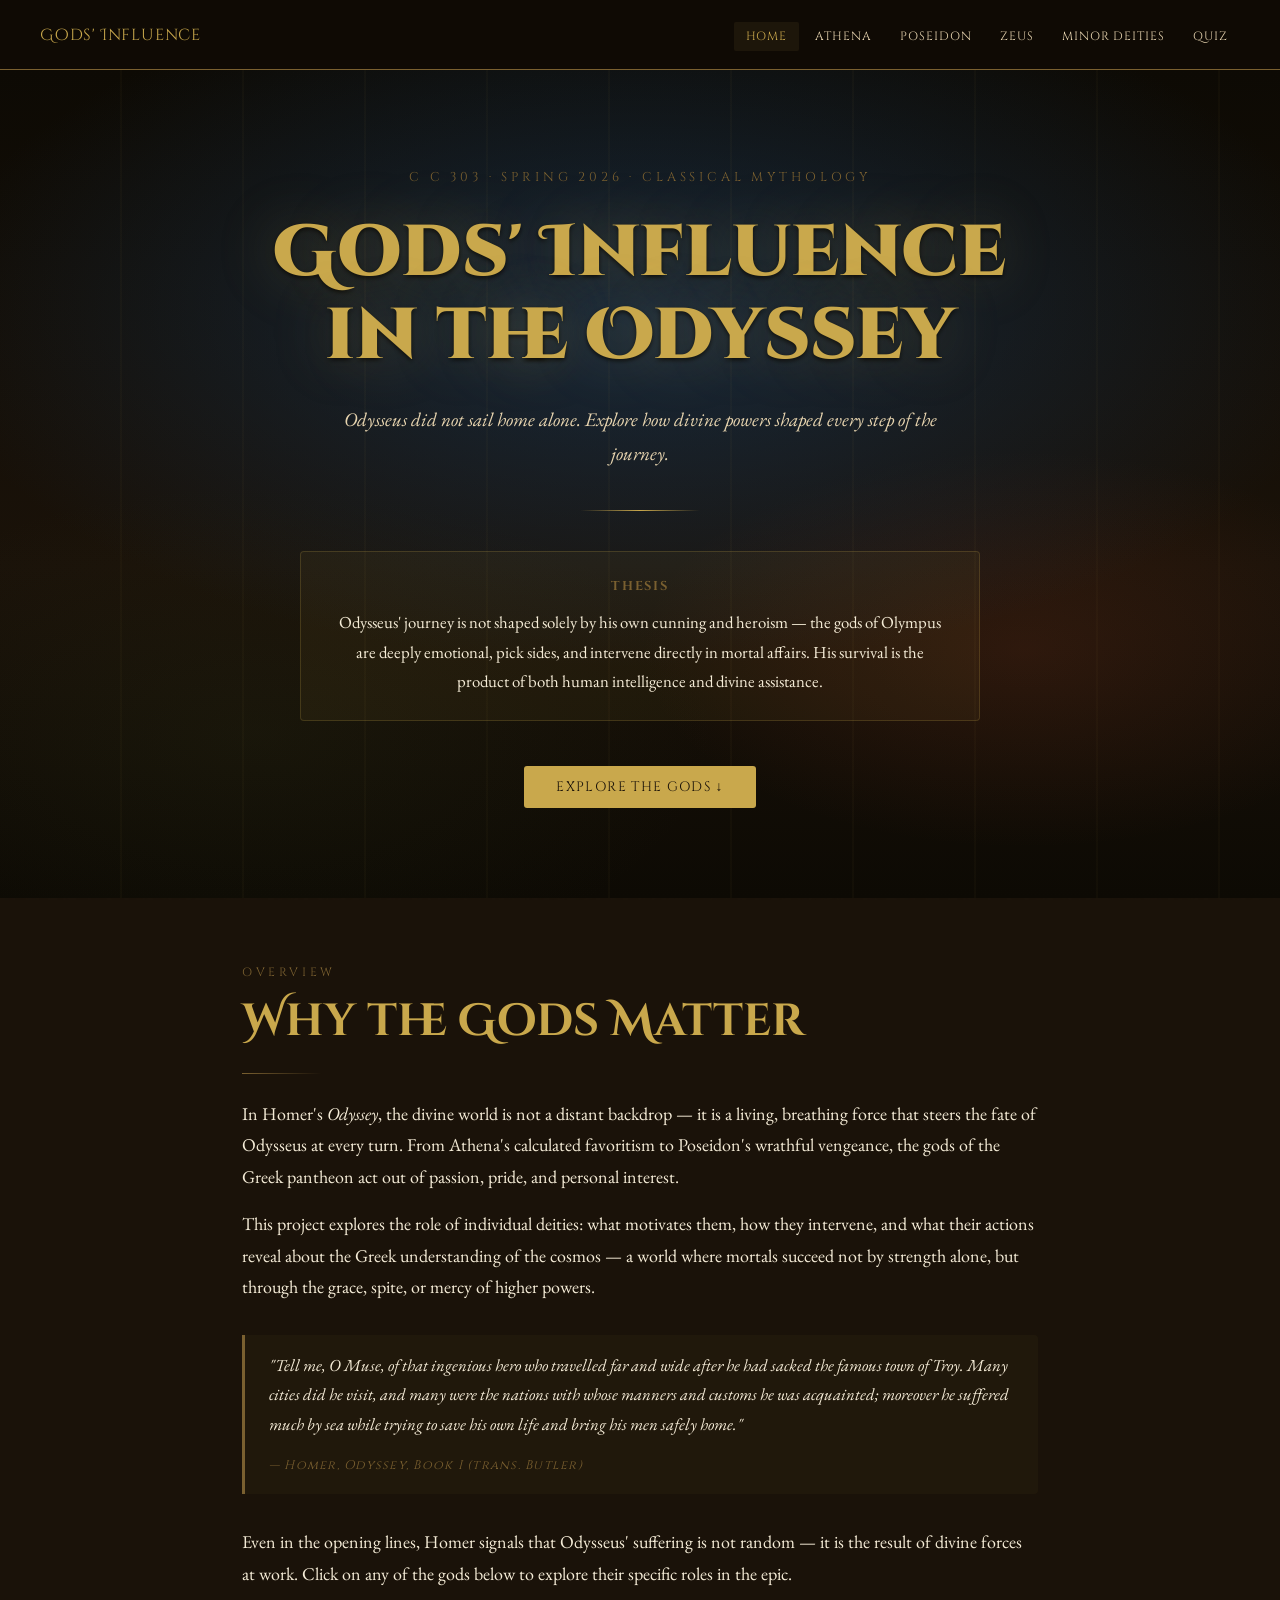
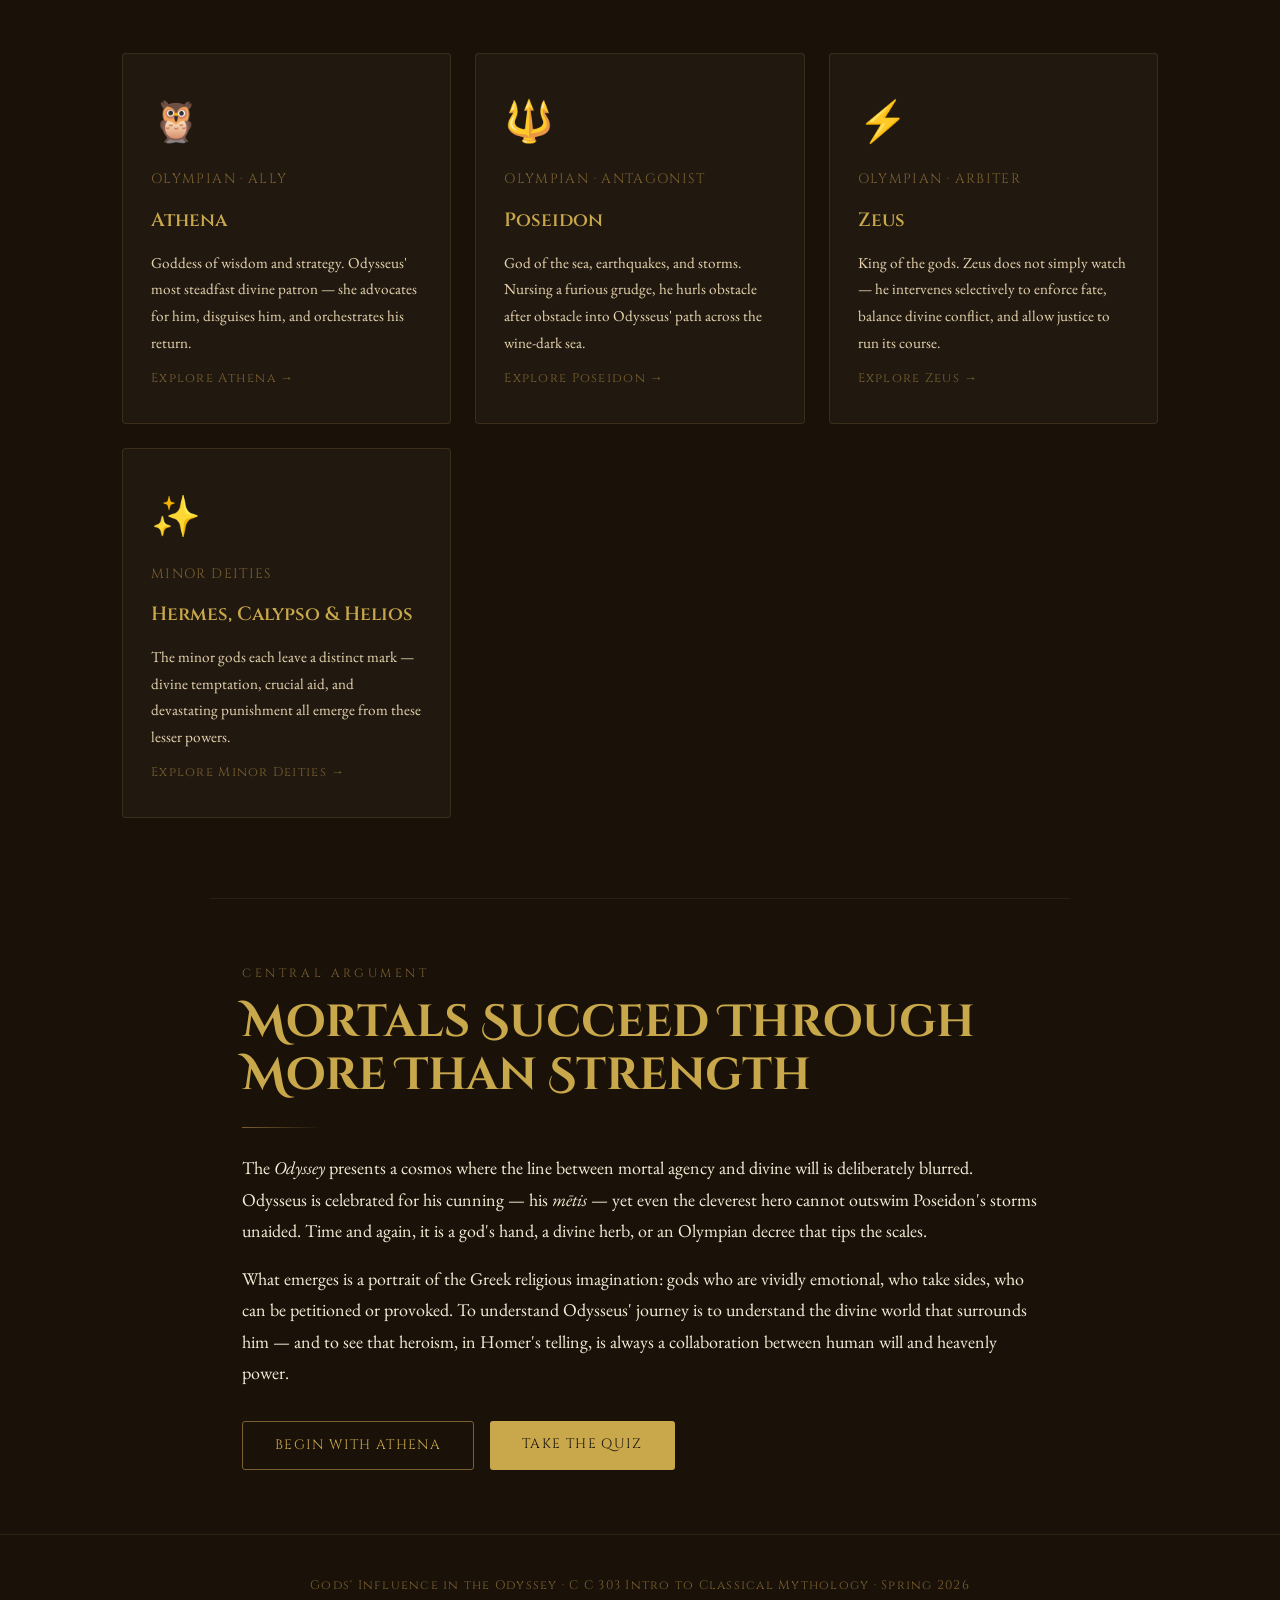
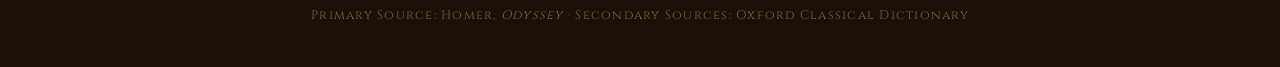
==== index.html @ a0365f71 "initial base website" ====
<!DOCTYPE html>
<html lang="en">
<head>
  <meta charset="UTF-8" />
  <meta name="viewport" content="width=device-width, initial-scale=1.0" />
  <title>Gods' Influence in the Odyssey</title>
  <link rel="stylesheet" href="style.css" />
</head>
<body>

  <!-- NAVIGATION -->
  <nav>
    <a href="index.html" class="nav-brand">Gods' Influence</a>
    <ul class="nav-links">
      <li><a href="index.html" class="active">Home</a></li>
      <li><a href="athena.html">Athena</a></li>
      <li><a href="poseidon.html">Poseidon</a></li>
      <li><a href="zeus.html">Zeus</a></li>
      <li><a href="minor.html">Minor Deities</a></li>
      <li><a href="quiz.html">Quiz</a></li>
    </ul>
  </nav>

  <div class="page">

    <!-- HERO -->
    <section class="hero">
      <div class="hero-bg"></div>
      <div class="hero-columns"></div>

      <div class="hero-content">
        <p class="hero-eyebrow">C C 303 · Spring 2026 · Classical Mythology</p>

        <h1>Gods' Influence<br>in the Odyssey</h1>

        <p class="hero-subtitle">
          Odysseus did not sail home alone. Explore how divine powers shaped every step of the journey.
        </p>

        <div class="hero-divider"></div>

        <div class="hero-thesis">
          <strong style="font-family:'Cinzel',serif;font-size:0.8rem;letter-spacing:0.15em;text-transform:uppercase;color:var(--gold-dim);display:block;margin-bottom:0.6rem;">Thesis</strong>
          Odysseus' journey is not shaped solely by his own cunning and heroism — the gods of Olympus are
          deeply emotional, pick sides, and intervene directly in mortal affairs. His survival is the product
          of both human intelligence and divine assistance.
        </div>

        <a href="#gods" class="btn btn-primary" style="text-decoration:none;">Explore the Gods ↓</a>
      </div>
    </section>

    <!-- INTRO TEXT -->
    <section class="section" id="gods">
      <p class="section-label">Overview</p>
      <h2>Why the Gods Matter</h2>
      <div class="divider"></div>
      <p>
        In Homer's <em>Odyssey</em>, the divine world is not a distant backdrop — it is a living,
        breathing force that steers the fate of Odysseus at every turn. From Athena's calculated
        favoritism to Poseidon's wrathful vengeance, the gods of the Greek pantheon act out of
        passion, pride, and personal interest.
      </p>
      <p style="margin-top:1rem;">
        This project explores the role of individual deities: what motivates them, how they
        intervene, and what their actions reveal about the Greek understanding of the cosmos — a
        world where mortals succeed not by strength alone, but through the grace, spite, or
        mercy of higher powers.
      </p>

      <div class="quote-block" style="margin-top:2rem;">
        <blockquote>
          "Tell me, O Muse, of that ingenious hero who travelled far and wide after he had sacked
          the famous town of Troy. Many cities did he visit, and many were the nations with whose
          manners and customs he was acquainted; moreover he suffered much by sea while trying
          to save his own life and bring his men safely home."
        </blockquote>
        <cite>— Homer, <em>Odyssey</em>, Book I (trans. Butler)</cite>
      </div>

      <p style="margin-top:1.5rem;">
        Even in the opening lines, Homer signals that Odysseus' suffering is not random — it is
        the result of divine forces at work. Click on any of the gods below to explore their
        specific roles in the epic.
      </p>
    </section>

    <!-- GOD CARDS -->
    <div class="gods-grid">

      <a href="athena.html" class="god-card athena">
        <span class="god-card-icon">🦉</span>
        <div class="god-card-role">Olympian · Ally</div>
        <div class="god-card-title">Athena</div>
        <p class="god-card-desc">
          Goddess of wisdom and strategy. Odysseus' most steadfast divine patron — she advocates
          for him, disguises him, and orchestrates his return.
        </p>
        <div class="god-card-arrow">Explore Athena →</div>
      </a>

      <a href="poseidon.html" class="god-card poseidon">
        <span class="god-card-icon">🔱</span>
        <div class="god-card-role">Olympian · Antagonist</div>
        <div class="god-card-title">Poseidon</div>
        <p class="god-card-desc">
          God of the sea, earthquakes, and storms. Nursing a furious grudge, he hurls
          obstacle after obstacle into Odysseus' path across the wine-dark sea.
        </p>
        <div class="god-card-arrow">Explore Poseidon →</div>
      </a>

      <a href="zeus.html" class="god-card zeus">
        <span class="god-card-icon">⚡</span>
        <div class="god-card-role">Olympian · Arbiter</div>
        <div class="god-card-title">Zeus</div>
        <p class="god-card-desc">
          King of the gods. Zeus does not simply watch — he intervenes selectively to enforce
          fate, balance divine conflict, and allow justice to run its course.
        </p>
        <div class="god-card-arrow">Explore Zeus →</div>
      </a>

      <a href="minor.html" class="god-card minor">
        <span class="god-card-icon">✨</span>
        <div class="god-card-role">Minor Deities</div>
        <div class="god-card-title">Hermes, Calypso & Helios</div>
        <p class="god-card-desc">
          The minor gods each leave a distinct mark — divine temptation, crucial aid,
          and devastating punishment all emerge from these lesser powers.
        </p>
        <div class="god-card-arrow">Explore Minor Deities →</div>
      </a>

    </div>

    <!-- TAKEAWAY SECTION -->
    <section class="section" style="border-top:1px solid rgba(201,168,76,0.1);">
      <p class="section-label">Central Argument</p>
      <h2>Mortals Succeed Through More Than Strength</h2>
      <div class="divider"></div>
      <p>
        The <em>Odyssey</em> presents a cosmos where the line between mortal agency and divine will
        is deliberately blurred. Odysseus is celebrated for his cunning — his <em>mētis</em> — yet
        even the cleverest hero cannot outswim Poseidon's storms unaided. Time and again, it is a
        god's hand, a divine herb, or an Olympian decree that tips the scales.
      </p>
      <p style="margin-top:1rem;">
        What emerges is a portrait of the Greek religious imagination: gods who are vividly
        emotional, who take sides, who can be petitioned or provoked. To understand Odysseus'
        journey is to understand the divine world that surrounds him — and to see that heroism, in
        Homer's telling, is always a collaboration between human will and heavenly power.
      </p>
      <div style="margin-top:2rem;display:flex;gap:1rem;flex-wrap:wrap;">
        <a href="athena.html" class="btn btn-secondary" style="text-decoration:none;">Begin with Athena</a>
        <a href="quiz.html" class="btn btn-primary" style="text-decoration:none;">Take the Quiz</a>
      </div>
    </section>

  </div>

  <footer>
    <p>Gods' Influence in the Odyssey · C C 303 Intro to Classical Mythology · Spring 2026</p>
    <p>Primary Source: Homer, <em>Odyssey</em> · Secondary Sources: Oxford Classical Dictionary</p>
  </footer>

</body>
</html>
---- style.css ----
@import url('https://fonts.googleapis.com/css2?family=Cinzel+Decorative:wght@400;700;900&family=Cinzel:wght@400;600;700&family=EB+Garamond:ital,wght@0,400;0,500;1,400;1,500&display=swap');

:root {
  --gold: #c9a84c;
  --gold-light: #e8c97a;
  --gold-dim: #7a6030;
  --parchment: #f5ecd7;
  --parchment-dark: #e8d5b0;
  --ink: #1a1209;
  --ink-mid: #3a2e1a;
  --olive: #4a5e2a;
  --aegean: #1a3a5c;
  --aegean-light: #2a5580;
  --terracotta: #b54a2a;
  --shadow: rgba(0,0,0,0.5);
  --nav-h: 70px;
}

*, *::before, *::after { box-sizing: border-box; margin: 0; padding: 0; }

html { scroll-behavior: smooth; }

body {
  background: var(--ink);
  color: var(--parchment);
  font-family: 'EB Garamond', Georgia, serif;
  font-size: 18px;
  line-height: 1.75;
  min-height: 100vh;
}

/* ── NOISE OVERLAY ── */
body::before {
  content: '';
  position: fixed;
  inset: 0;
  background-image: url("data:image/svg+xml,%3Csvg viewBox='0 0 200 200' xmlns='http://www.w3.org/2000/svg'%3E%3Cfilter id='n'%3E%3CfeTurbulence type='fractalNoise' baseFrequency='0.75' numOctaves='4' stitchTiles='stitch'/%3E%3C/filter%3E%3Crect width='100%25' height='100%25' filter='url(%23n)' opacity='0.04'/%3E%3C/svg%3E");
  pointer-events: none;
  z-index: 0;
  opacity: 0.3;
}

/* ── NAVIGATION ── */
nav {
  position: fixed;
  top: 0; left: 0; right: 0;
  height: var(--nav-h);
  background: rgba(15, 10, 5, 0.92);
  backdrop-filter: blur(10px);
  border-bottom: 1px solid var(--gold-dim);
  display: flex;
  align-items: center;
  justify-content: space-between;
  padding: 0 2.5rem;
  z-index: 1000;
}

.nav-brand {
  font-family: 'Cinzel Decorative', serif;
  font-size: 1rem;
  color: var(--gold);
  text-decoration: none;
  letter-spacing: 0.05em;
}

.nav-links {
  display: flex;
  gap: 0.25rem;
  list-style: none;
  flex-wrap: wrap;
  justify-content: flex-end;
}

.nav-links a {
  font-family: 'Cinzel', serif;
  font-size: 0.75rem;
  letter-spacing: 0.08em;
  text-transform: uppercase;
  color: var(--parchment-dark);
  text-decoration: none;
  padding: 0.4rem 0.75rem;
  border-radius: 2px;
  transition: color 0.2s, background 0.2s;
}

.nav-links a:hover, .nav-links a.active {
  color: var(--gold);
  background: rgba(201,168,76,0.08);
}

/* ── PAGE WRAPPER ── */
.page { padding-top: var(--nav-h); position: relative; z-index: 1; }

/* ── HERO ── */
.hero {
  position: relative;
  min-height: 92vh;
  display: flex;
  flex-direction: column;
  align-items: center;
  justify-content: center;
  text-align: center;
  padding: 4rem 2rem;
  overflow: hidden;
}

.hero-bg {
  position: absolute;
  inset: 0;
  background:
    radial-gradient(ellipse 80% 60% at 50% 30%, rgba(26,58,92,0.6) 0%, transparent 70%),
    radial-gradient(ellipse 50% 40% at 80% 70%, rgba(181,74,42,0.15) 0%, transparent 60%),
    radial-gradient(ellipse 60% 50% at 20% 80%, rgba(74,94,42,0.1) 0%, transparent 60%),
    linear-gradient(180deg, #0d0a04 0%, #1a1209 60%, #0d0a04 100%);
}

.hero-columns {
  position: absolute;
  inset: 0;
  background-image:
    repeating-linear-gradient(90deg, transparent, transparent 120px, rgba(201,168,76,0.03) 120px, rgba(201,168,76,0.03) 122px);
  pointer-events: none;
}

.hero-content { position: relative; z-index: 2; max-width: 850px; }

.hero-eyebrow {
  font-family: 'Cinzel', serif;
  font-size: 0.8rem;
  letter-spacing: 0.3em;
  color: var(--gold-dim);
  text-transform: uppercase;
  margin-bottom: 1.5rem;
  animation: fadeUp 0.8s ease both;
}

.hero h1 {
  font-family: 'Cinzel Decorative', serif;
  font-size: clamp(2.2rem, 6vw, 4.5rem);
  font-weight: 900;
  color: var(--gold);
  line-height: 1.15;
  margin-bottom: 1.5rem;
  text-shadow: 0 0 60px rgba(201,168,76,0.3), 0 2px 4px rgba(0,0,0,0.8);
  animation: fadeUp 0.8s 0.1s ease both;
}

.hero-subtitle {
  font-size: 1.2rem;
  font-style: italic;
  color: var(--parchment-dark);
  max-width: 640px;
  margin: 0 auto 2.5rem;
  animation: fadeUp 0.8s 0.2s ease both;
}

.hero-divider {
  width: 120px;
  height: 1px;
  background: linear-gradient(90deg, transparent, var(--gold), transparent);
  margin: 0 auto 2.5rem;
  animation: fadeUp 0.8s 0.3s ease both;
}

.hero-thesis {
  background: rgba(201,168,76,0.06);
  border: 1px solid rgba(201,168,76,0.2);
  border-radius: 4px;
  padding: 1.5rem 2rem;
  font-size: 1.05rem;
  color: var(--parchment);
  max-width: 680px;
  margin: 0 auto 3rem;
  animation: fadeUp 0.8s 0.4s ease both;
}

/* ── GOD CARDS ── */
.gods-grid {
  display: grid;
  grid-template-columns: repeat(auto-fit, minmax(260px, 1fr));
  gap: 1.5rem;
  max-width: 1100px;
  margin: 0 auto;
  padding: 0 2rem 5rem;
  animation: fadeUp 0.8s 0.5s ease both;
}

.god-card {
  background: rgba(255,255,255,0.03);
  border: 1px solid rgba(201,168,76,0.15);
  border-radius: 4px;
  padding: 2rem 1.75rem;
  text-decoration: none;
  color: inherit;
  display: flex;
  flex-direction: column;
  gap: 0.75rem;
  transition: transform 0.25s, border-color 0.25s, background 0.25s;
  position: relative;
  overflow: hidden;
}

.god-card::before {
  content: '';
  position: absolute;
  inset: 0;
  opacity: 0;
  transition: opacity 0.3s;
}

.god-card:hover { transform: translateY(-4px); border-color: var(--gold-dim); background: rgba(255,255,255,0.06); }
.god-card:hover::before { opacity: 1; }

.god-card.athena::before { background: radial-gradient(ellipse at top, rgba(74,94,42,0.15) 0%, transparent 70%); }
.god-card.poseidon::before { background: radial-gradient(ellipse at top, rgba(26,58,92,0.3) 0%, transparent 70%); }
.god-card.zeus::before { background: radial-gradient(ellipse at top, rgba(201,168,76,0.1) 0%, transparent 70%); }
.god-card.minor::before { background: radial-gradient(ellipse at top, rgba(181,74,42,0.1) 0%, transparent 70%); }

.god-card-icon { font-size: 2.5rem; }
.god-card-title {
  font-family: 'Cinzel', serif;
  font-size: 1.2rem;
  color: var(--gold);
  font-weight: 600;
}
.god-card-role {
  font-size: 0.85rem;
  font-family: 'Cinzel', serif;
  letter-spacing: 0.1em;
  color: var(--gold-dim);
  text-transform: uppercase;
}
.god-card-desc { font-size: 0.95rem; color: var(--parchment-dark); }
.god-card-arrow {
  font-family: 'Cinzel', serif;
  font-size: 0.8rem;
  color: var(--gold-dim);
  letter-spacing: 0.1em;
  margin-top: auto;
  transition: color 0.2s;
}
.god-card:hover .god-card-arrow { color: var(--gold); }

/* ── SECTION CONTAINERS ── */
.section { max-width: 860px; margin: 0 auto; padding: 4rem 2rem; }
.section + .section { padding-top: 0; }

.section-label {
  font-family: 'Cinzel', serif;
  font-size: 0.75rem;
  letter-spacing: 0.3em;
  color: var(--gold-dim);
  text-transform: uppercase;
  margin-bottom: 0.75rem;
}

.section h2 {
  font-family: 'Cinzel Decorative', serif;
  font-size: clamp(1.6rem, 4vw, 2.8rem);
  color: var(--gold);
  line-height: 1.2;
  margin-bottom: 1.5rem;
}

.section h3 {
  font-family: 'Cinzel', serif;
  font-size: 1.25rem;
  color: var(--gold-light);
  margin: 2.5rem 0 0.75rem;
}

.divider {
  width: 80px;
  height: 1px;
  background: linear-gradient(90deg, var(--gold-dim), transparent);
  margin: 1.5rem 0;
}

/* ── QUOTE BLOCK ── */
.quote-block {
  border-left: 3px solid var(--gold-dim);
  padding: 1rem 1.5rem;
  margin: 2rem 0;
  background: rgba(201,168,76,0.04);
  border-radius: 0 4px 4px 0;
}

.quote-block blockquote {
  font-style: italic;
  font-size: 1.05rem;
  color: var(--parchment);
  margin-bottom: 0.5rem;
}

.quote-block cite {
  font-family: 'Cinzel', serif;
  font-size: 0.78rem;
  color: var(--gold-dim);
  letter-spacing: 0.1em;
}

/* ── INTERVENTION CARDS ── */
.interventions { display: flex; flex-direction: column; gap: 1.25rem; margin: 1.5rem 0; }

.intervention {
  background: rgba(255,255,255,0.03);
  border: 1px solid rgba(201,168,76,0.12);
  border-radius: 4px;
  padding: 1.25rem 1.5rem;
  display: flex;
  gap: 1rem;
  align-items: flex-start;
}

.intervention-num {
  font-family: 'Cinzel Decorative', serif;
  font-size: 1.4rem;
  color: var(--gold-dim);
  line-height: 1;
  min-width: 2rem;
}

.intervention-text strong {
  font-family: 'Cinzel', serif;
  font-size: 0.9rem;
  color: var(--gold-light);
  display: block;
  margin-bottom: 0.25rem;
}

/* ── GOD PAGE HERO ── */
.god-hero {
  min-height: 45vh;
  display: flex;
  flex-direction: column;
  align-items: center;
  justify-content: center;
  text-align: center;
  padding: 5rem 2rem 3rem;
  position: relative;
  overflow: hidden;
}

.god-hero-bg {
  position: absolute;
  inset: 0;
  z-index: 0;
}

.god-hero-content { position: relative; z-index: 1; }

.god-hero-icon { font-size: 4rem; margin-bottom: 1rem; display: block; }

.god-hero h1 {
  font-family: 'Cinzel Decorative', serif;
  font-size: clamp(2rem, 5vw, 3.5rem);
  color: var(--gold);
  text-shadow: 0 0 40px rgba(201,168,76,0.3);
  margin-bottom: 0.5rem;
}

.god-hero-epithet {
  font-family: 'Cinzel', serif;
  font-size: 0.85rem;
  letter-spacing: 0.2em;
  color: var(--gold-dim);
  text-transform: uppercase;
  margin-bottom: 1.25rem;
}

.god-hero-desc {
  font-style: italic;
  color: var(--parchment-dark);
  max-width: 600px;
  margin: 0 auto;
}

/* ── MINOR DEITY CARDS ── */
.minor-grid {
  display: grid;
  grid-template-columns: repeat(auto-fit, minmax(250px, 1fr));
  gap: 1.5rem;
  margin: 2rem 0;
}

.minor-card {
  background: rgba(255,255,255,0.03);
  border: 1px solid rgba(201,168,76,0.12);
  border-radius: 4px;
  padding: 1.75rem;
}

.minor-card-header {
  display: flex;
  align-items: center;
  gap: 0.75rem;
  margin-bottom: 1rem;
}

.minor-card-icon { font-size: 2rem; }

.minor-card h3 {
  font-family: 'Cinzel', serif;
  font-size: 1.1rem;
  color: var(--gold);
  margin: 0;
}

.minor-card-role {
  font-size: 0.78rem;
  font-family: 'Cinzel', serif;
  color: var(--gold-dim);
  letter-spacing: 0.1em;
  text-transform: uppercase;
}

/* ── QUIZ ── */
.quiz-container {
  max-width: 700px;
  margin: 0 auto;
  padding: 3rem 2rem 5rem;
}

.quiz-header { text-align: center; margin-bottom: 3rem; }

.quiz-progress {
  display: flex;
  align-items: center;
  gap: 1rem;
  margin-bottom: 2rem;
  font-family: 'Cinzel', serif;
  font-size: 0.8rem;
  color: var(--gold-dim);
  letter-spacing: 0.1em;
}

.progress-bar {
  flex: 1;
  height: 3px;
  background: rgba(201,168,76,0.15);
  border-radius: 2px;
  overflow: hidden;
}

.progress-fill {
  height: 100%;
  background: linear-gradient(90deg, var(--gold-dim), var(--gold));
  transition: width 0.5s ease;
}

.quiz-question-card {
  background: rgba(255,255,255,0.03);
  border: 1px solid rgba(201,168,76,0.2);
  border-radius: 6px;
  padding: 2.5rem;
  min-height: 320px;
  display: flex;
  flex-direction: column;
}

.quiz-q-num {
  font-family: 'Cinzel', serif;
  font-size: 0.75rem;
  color: var(--gold-dim);
  letter-spacing: 0.2em;
  text-transform: uppercase;
  margin-bottom: 1.25rem;
}

.quiz-question {
  font-size: 1.2rem;
  color: var(--parchment);
  margin-bottom: 2rem;
  flex: 1;
}

.quiz-options {
  display: flex;
  flex-direction: column;
  gap: 0.75rem;
}

.quiz-option {
  background: rgba(255,255,255,0.03);
  border: 1px solid rgba(201,168,76,0.15);
  border-radius: 4px;
  padding: 0.85rem 1.25rem;
  text-align: left;
  font-family: 'EB Garamond', serif;
  font-size: 1rem;
  color: var(--parchment-dark);
  cursor: pointer;
  transition: border-color 0.2s, background 0.2s, color 0.2s;
}

.quiz-option:hover:not(:disabled) {
  border-color: var(--gold-dim);
  background: rgba(201,168,76,0.07);
  color: var(--parchment);
}

.quiz-option.correct { border-color: var(--olive); background: rgba(74,94,42,0.2); color: #8cb87a; }
.quiz-option.wrong { border-color: var(--terracotta); background: rgba(181,74,42,0.15); color: #e07a6a; }
.quiz-option:disabled { cursor: default; }

.quiz-feedback {
  margin-top: 1.5rem;
  padding: 1rem 1.25rem;
  border-radius: 4px;
  font-style: italic;
  font-size: 0.95rem;
  display: none;
}

.quiz-feedback.show { display: block; }
.quiz-feedback.correct { background: rgba(74,94,42,0.15); color: #8cb87a; border-left: 3px solid var(--olive); }
.quiz-feedback.wrong { background: rgba(181,74,42,0.1); color: #e07a6a; border-left: 3px solid var(--terracotta); }

.quiz-nav {
  display: flex;
  justify-content: flex-end;
  margin-top: 2rem;
}

.btn {
  font-family: 'Cinzel', serif;
  font-size: 0.85rem;
  letter-spacing: 0.1em;
  text-transform: uppercase;
  padding: 0.75rem 2rem;
  border-radius: 3px;
  cursor: pointer;
  border: none;
  transition: transform 0.15s, opacity 0.15s;
}

.btn:hover { transform: translateY(-2px); opacity: 0.9; }
.btn:active { transform: translateY(0); }

.btn-primary {
  background: var(--gold);
  color: var(--ink);
}

.btn-secondary {
  background: transparent;
  border: 1px solid var(--gold-dim);
  color: var(--gold);
}

/* ── SCORE CARD ── */
.score-card {
  text-align: center;
  padding: 3rem 2rem;
  background: rgba(255,255,255,0.03);
  border: 1px solid rgba(201,168,76,0.2);
  border-radius: 6px;
}

.score-icon { font-size: 4rem; margin-bottom: 1rem; }
.score-value {
  font-family: 'Cinzel Decorative', serif;
  font-size: 4rem;
  color: var(--gold);
  line-height: 1;
  margin-bottom: 0.5rem;
}
.score-label {
  font-family: 'Cinzel', serif;
  font-size: 0.85rem;
  letter-spacing: 0.15em;
  color: var(--gold-dim);
  text-transform: uppercase;
  margin-bottom: 1.5rem;
}
.score-message {
  font-style: italic;
  color: var(--parchment-dark);
  max-width: 480px;
  margin: 0 auto 2rem;
}

.score-breakdown {
  display: flex;
  gap: 1rem;
  justify-content: center;
  flex-wrap: wrap;
  margin-bottom: 2rem;
}

.score-stat {
  background: rgba(201,168,76,0.06);
  border: 1px solid rgba(201,168,76,0.15);
  border-radius: 4px;
  padding: 0.75rem 1.5rem;
  font-family: 'Cinzel', serif;
  font-size: 0.85rem;
  color: var(--parchment-dark);
}

.score-stat strong { display: block; font-size: 1.5rem; color: var(--gold); }

/* ── FOOTER ── */
footer {
  border-top: 1px solid rgba(201,168,76,0.1);
  padding: 2.5rem 2rem;
  text-align: center;
  font-family: 'Cinzel', serif;
  font-size: 0.78rem;
  letter-spacing: 0.1em;
  color: var(--gold-dim);
}

footer p + p { margin-top: 0.5rem; }

/* ── FADE-UP ANIMATION ── */
@keyframes fadeUp {
  from { opacity: 0; transform: translateY(20px); }
  to { opacity: 1; transform: translateY(0); }
}

.fade-in { animation: fadeUp 0.7s ease both; }

/* ── BREADCRUMB ── */
.breadcrumb {
  font-family: 'Cinzel', serif;
  font-size: 0.78rem;
  letter-spacing: 0.1em;
  color: var(--gold-dim);
  padding: 1.5rem 2rem 0;
  max-width: 860px;
  margin: 0 auto;
}

.breadcrumb a { color: var(--gold-dim); text-decoration: none; }
.breadcrumb a:hover { color: var(--gold); }
.breadcrumb span { margin: 0 0.5rem; }

/* ── RESPONSIVE ── */
@media (max-width: 640px) {
  nav { padding: 0 1rem; }
  .nav-brand { font-size: 0.8rem; }
  .nav-links a { font-size: 0.68rem; padding: 0.35rem 0.5rem; }
  .gods-grid { grid-template-columns: 1fr; padding: 0 1rem 3rem; }
  .section { padding: 2.5rem 1.25rem; }
  .quiz-question-card { padding: 1.5rem; }
}
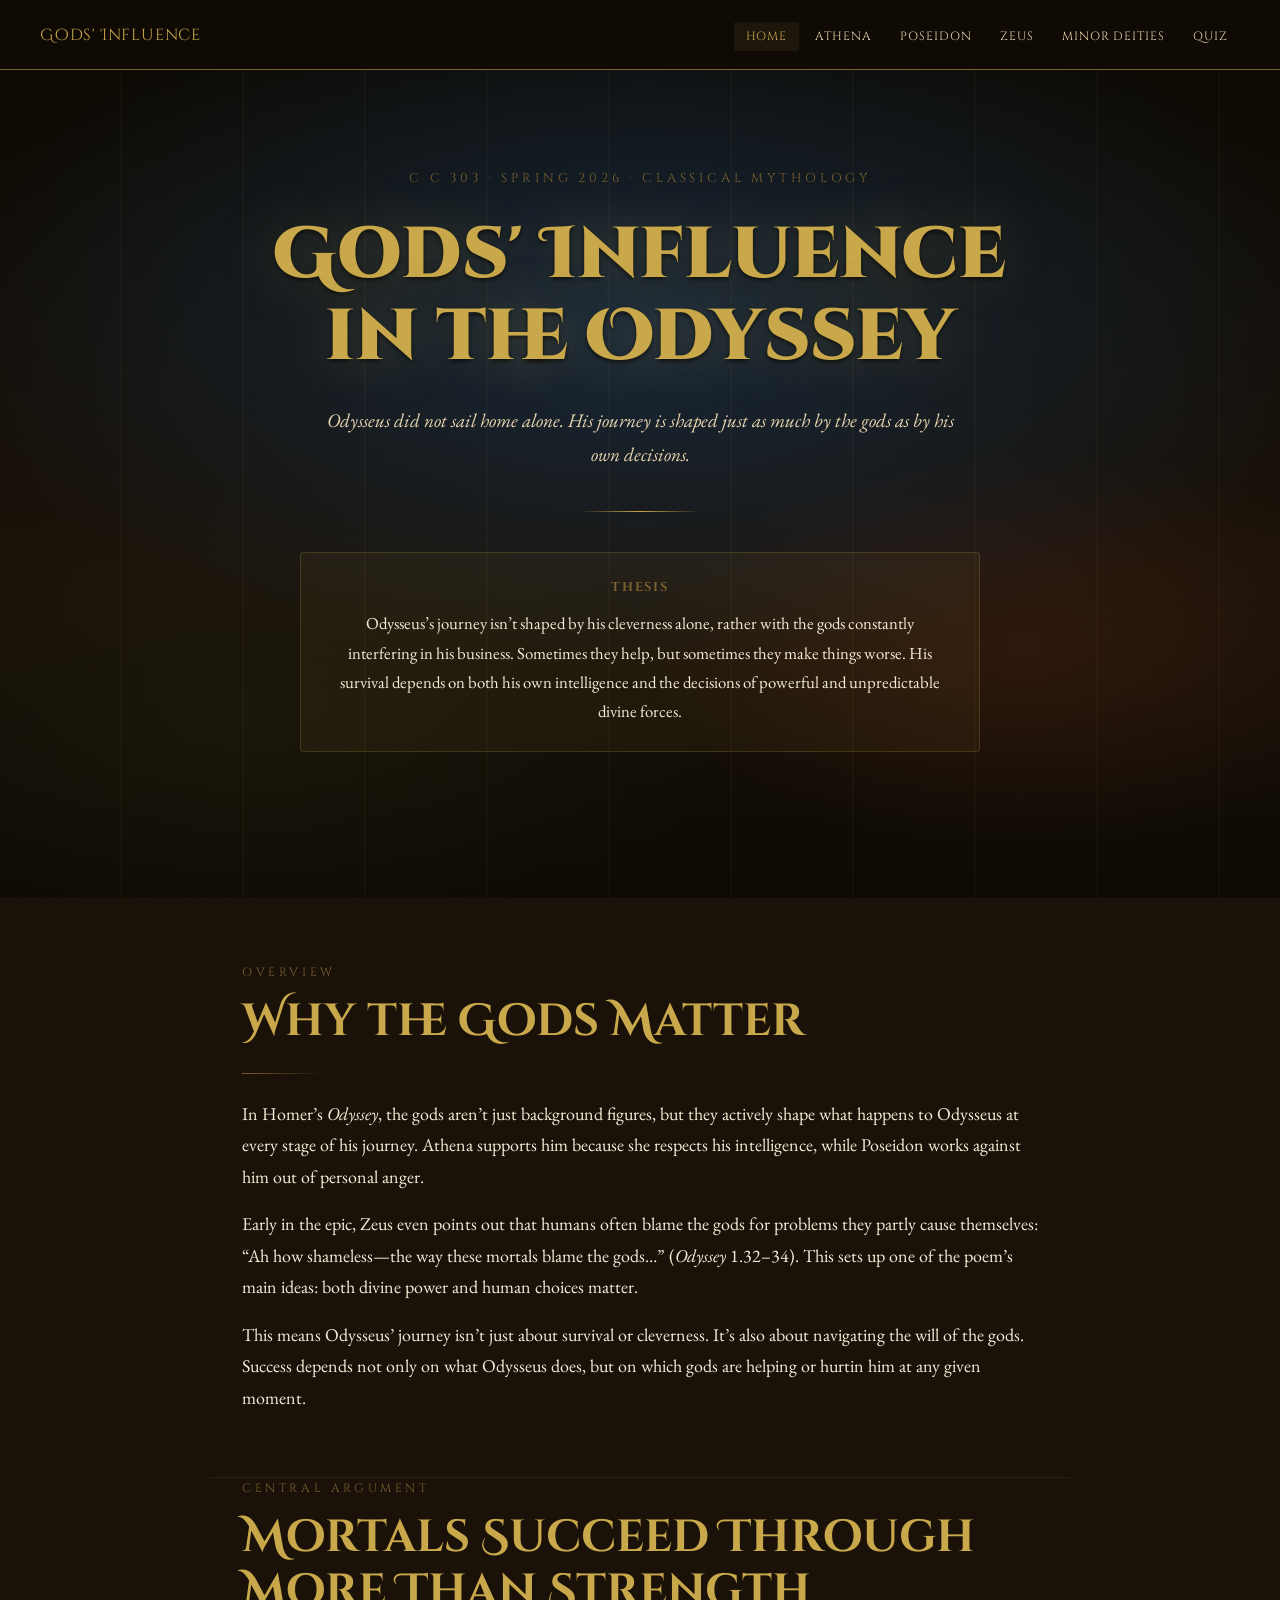
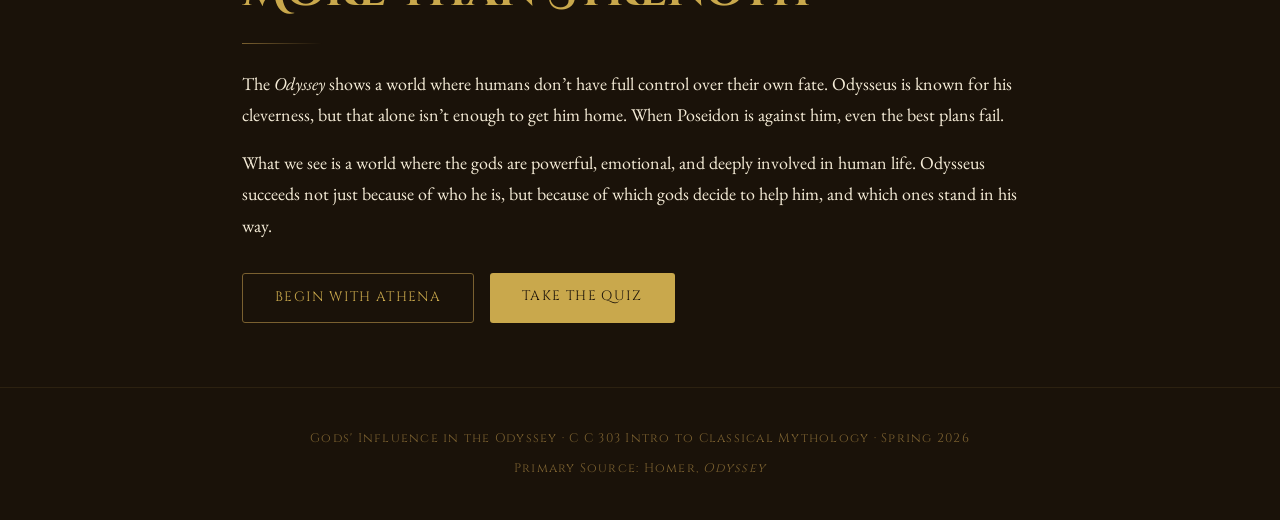
==== commit 5d536825: "homepage complete" ====
--- a/index.html
+++ b/index.html
@@ -34,19 +34,17 @@
         <h1>Gods' Influence<br>in the Odyssey</h1>
 
         <p class="hero-subtitle">
-          Odysseus did not sail home alone. Explore how divine powers shaped every step of the journey.
+          Odysseus did not sail home alone. His journey is shaped just as much by the gods as by his own decisions.
         </p>
 
         <div class="hero-divider"></div>
 
         <div class="hero-thesis">
-          <strong style="font-family:'Cinzel',serif;font-size:0.8rem;letter-spacing:0.15em;text-transform:uppercase;color:var(--gold-dim);display:block;margin-bottom:0.6rem;">Thesis</strong>
-          Odysseus' journey is not shaped solely by his own cunning and heroism — the gods of Olympus are
-          deeply emotional, pick sides, and intervene directly in mortal affairs. His survival is the product
-          of both human intelligence and divine assistance.
+          <strong style="font-family:'Cinzel',serif;font-size:0.8rem;letter-spacing:0.15em;text-transform:uppercase;color:var(--gold-dim);display:block;margin-bottom:0.6rem;">
+            Thesis
+          </strong>
+          Odysseus’s journey isn’t shaped by his cleverness alone, rather with the gods constantly interfering in his business. Sometimes they help, but sometimes they make things worse. His survival depends on both his own intelligence and the decisions of powerful and unpredictable divine forces.
         </div>
-
-        <a href="#gods" class="btn btn-primary" style="text-decoration:none;">Explore the Gods ↓</a>
       </div>
     </section>
 
@@ -55,102 +53,36 @@
       <p class="section-label">Overview</p>
       <h2>Why the Gods Matter</h2>
       <div class="divider"></div>
+
       <p>
-        In Homer's <em>Odyssey</em>, the divine world is not a distant backdrop — it is a living,
-        breathing force that steers the fate of Odysseus at every turn. From Athena's calculated
-        favoritism to Poseidon's wrathful vengeance, the gods of the Greek pantheon act out of
-        passion, pride, and personal interest.
-      </p>
-      <p style="margin-top:1rem;">
-        This project explores the role of individual deities: what motivates them, how they
-        intervene, and what their actions reveal about the Greek understanding of the cosmos — a
-        world where mortals succeed not by strength alone, but through the grace, spite, or
-        mercy of higher powers.
+        In Homer’s <em>Odyssey</em>, the gods aren’t just background figures, but they actively shape what happens to Odysseus at every stage of his journey. Athena supports him because she respects his intelligence, while Poseidon works against him out of personal anger.
       </p>
 
-      <div class="quote-block" style="margin-top:2rem;">
-        <blockquote>
-          "Tell me, O Muse, of that ingenious hero who travelled far and wide after he had sacked
-          the famous town of Troy. Many cities did he visit, and many were the nations with whose
-          manners and customs he was acquainted; moreover he suffered much by sea while trying
-          to save his own life and bring his men safely home."
-        </blockquote>
-        <cite>— Homer, <em>Odyssey</em>, Book I (trans. Butler)</cite>
-      </div>
+      <p style="margin-top:1rem;">
+        Early in the epic, Zeus even points out that humans often blame the gods for problems they partly cause themselves: “Ah how shameless—the way these mortals blame the gods…” (<em>Odyssey</em> 1.32–34). This sets up one of the poem’s main ideas: both divine power and human choices matter.
+      </p>
 
-      <p style="margin-top:1.5rem;">
-        Even in the opening lines, Homer signals that Odysseus' suffering is not random — it is
-        the result of divine forces at work. Click on any of the gods below to explore their
-        specific roles in the epic.
+      <p style="margin-top:1rem;">
+        This means Odysseus’ journey isn’t just about survival or cleverness. It’s also about navigating the will of the gods. Success depends not only on what Odysseus does, but on which gods are helping or hurtin him at any given moment.
       </p>
     </section>
 
-    <!-- GOD CARDS -->
-    <div class="gods-grid">
-
-      <a href="athena.html" class="god-card athena">
-        <span class="god-card-icon">🦉</span>
-        <div class="god-card-role">Olympian · Ally</div>
-        <div class="god-card-title">Athena</div>
-        <p class="god-card-desc">
-          Goddess of wisdom and strategy. Odysseus' most steadfast divine patron — she advocates
-          for him, disguises him, and orchestrates his return.
-        </p>
-        <div class="god-card-arrow">Explore Athena →</div>
-      </a>
-
-      <a href="poseidon.html" class="god-card poseidon">
-        <span class="god-card-icon">🔱</span>
-        <div class="god-card-role">Olympian · Antagonist</div>
-        <div class="god-card-title">Poseidon</div>
-        <p class="god-card-desc">
-          God of the sea, earthquakes, and storms. Nursing a furious grudge, he hurls
-          obstacle after obstacle into Odysseus' path across the wine-dark sea.
-        </p>
-        <div class="god-card-arrow">Explore Poseidon →</div>
-      </a>
-
-      <a href="zeus.html" class="god-card zeus">
-        <span class="god-card-icon">⚡</span>
-        <div class="god-card-role">Olympian · Arbiter</div>
-        <div class="god-card-title">Zeus</div>
-        <p class="god-card-desc">
-          King of the gods. Zeus does not simply watch — he intervenes selectively to enforce
-          fate, balance divine conflict, and allow justice to run its course.
-        </p>
-        <div class="god-card-arrow">Explore Zeus →</div>
-      </a>
-
-      <a href="minor.html" class="god-card minor">
-        <span class="god-card-icon">✨</span>
-        <div class="god-card-role">Minor Deities</div>
-        <div class="god-card-title">Hermes, Calypso & Helios</div>
-        <p class="god-card-desc">
-          The minor gods each leave a distinct mark — divine temptation, crucial aid,
-          and devastating punishment all emerge from these lesser powers.
-        </p>
-        <div class="god-card-arrow">Explore Minor Deities →</div>
-      </a>
-
-    </div>
+  
 
     <!-- TAKEAWAY SECTION -->
     <section class="section" style="border-top:1px solid rgba(201,168,76,0.1);">
       <p class="section-label">Central Argument</p>
       <h2>Mortals Succeed Through More Than Strength</h2>
       <div class="divider"></div>
+
       <p>
-        The <em>Odyssey</em> presents a cosmos where the line between mortal agency and divine will
-        is deliberately blurred. Odysseus is celebrated for his cunning — his <em>mētis</em> — yet
-        even the cleverest hero cannot outswim Poseidon's storms unaided. Time and again, it is a
-        god's hand, a divine herb, or an Olympian decree that tips the scales.
+        The <em>Odyssey</em> shows a world where humans don’t have full control over their own fate. Odysseus is known for his cleverness, but that alone isn’t enough to get him home. When Poseidon is against him, even the best plans fail.
       </p>
+
       <p style="margin-top:1rem;">
-        What emerges is a portrait of the Greek religious imagination: gods who are vividly
-        emotional, who take sides, who can be petitioned or provoked. To understand Odysseus'
-        journey is to understand the divine world that surrounds him — and to see that heroism, in
-        Homer's telling, is always a collaboration between human will and heavenly power.
+        What we see is a world where the gods are powerful, emotional, and deeply involved in human life. Odysseus succeeds not just because of who he is, but because of which gods decide to help him, and which ones stand in his way.
       </p>
+
       <div style="margin-top:2rem;display:flex;gap:1rem;flex-wrap:wrap;">
         <a href="athena.html" class="btn btn-secondary" style="text-decoration:none;">Begin with Athena</a>
         <a href="quiz.html" class="btn btn-primary" style="text-decoration:none;">Take the Quiz</a>
@@ -161,8 +93,8 @@
 
   <footer>
     <p>Gods' Influence in the Odyssey · C C 303 Intro to Classical Mythology · Spring 2026</p>
-    <p>Primary Source: Homer, <em>Odyssey</em> · Secondary Sources: Oxford Classical Dictionary</p>
+    <p>Primary Source: Homer, <em>Odyssey</em></p>
   </footer>
 
 </body>
-</html>
+</html>
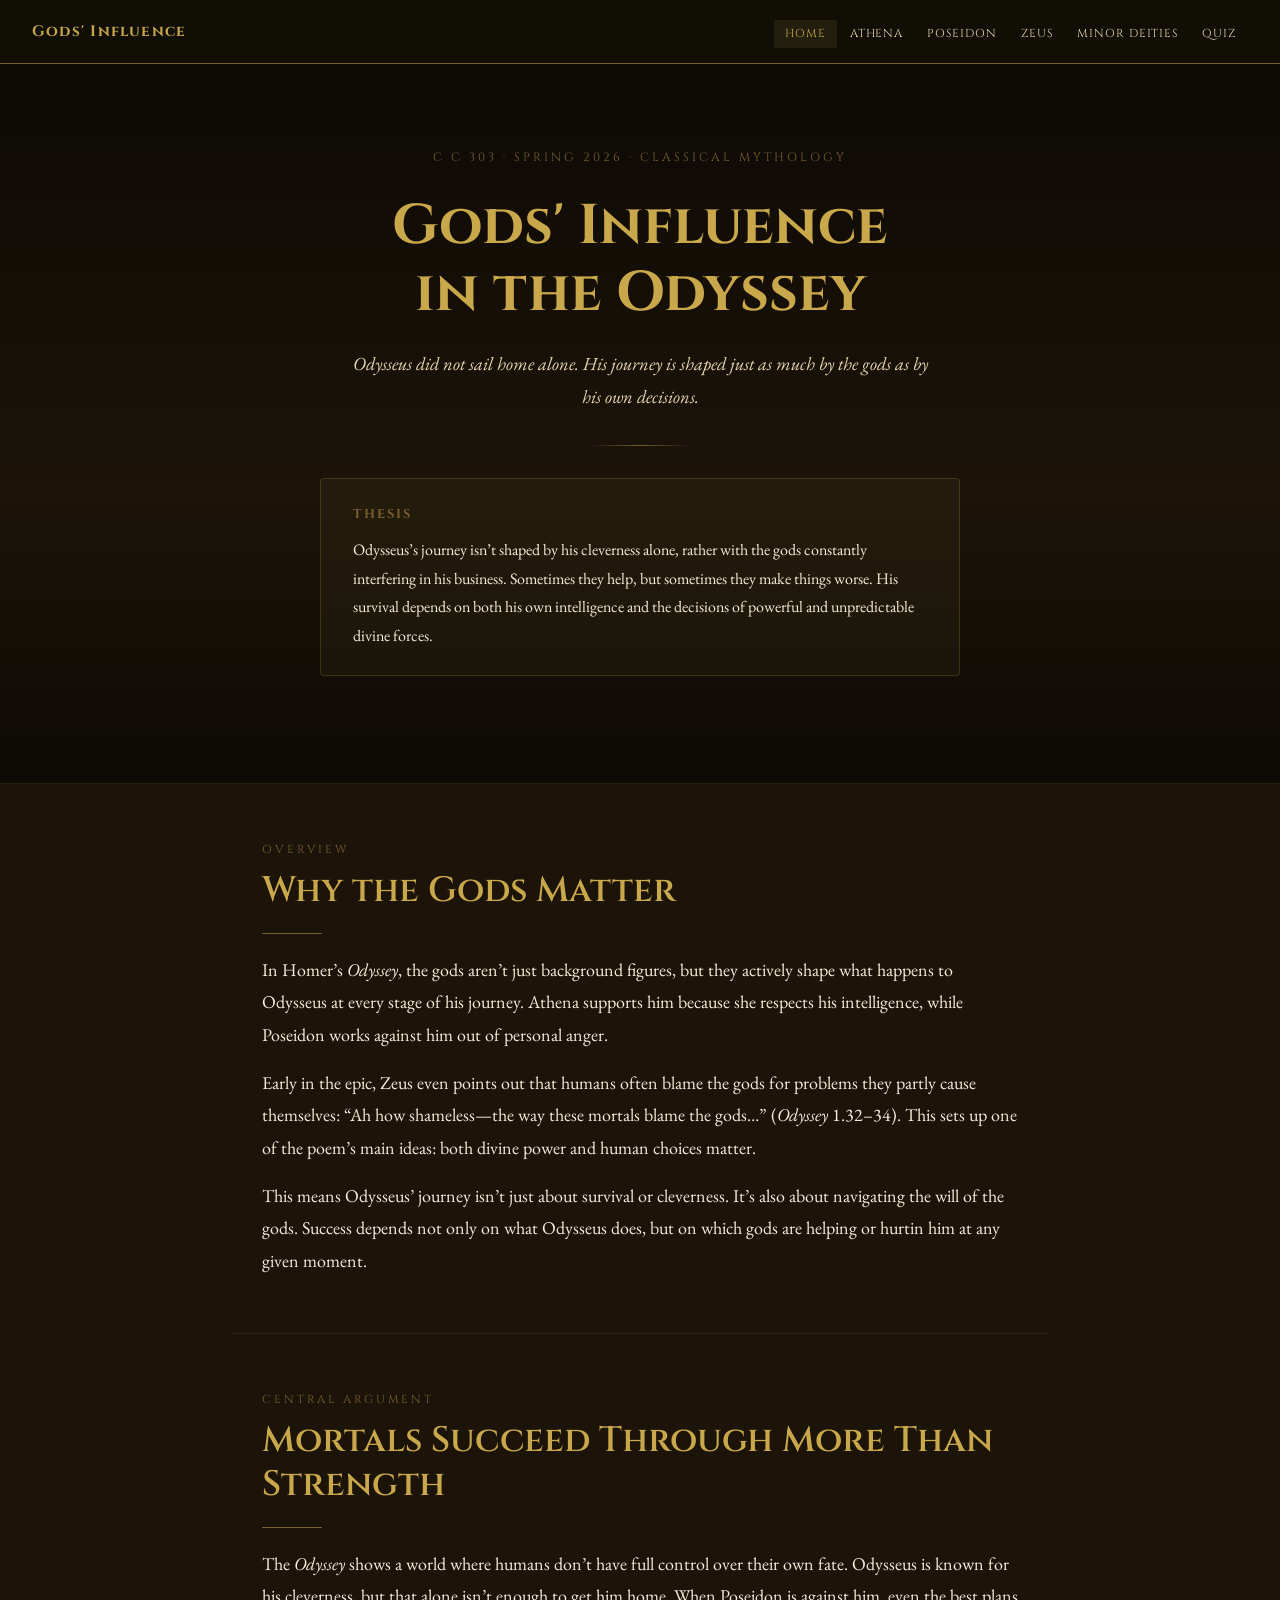
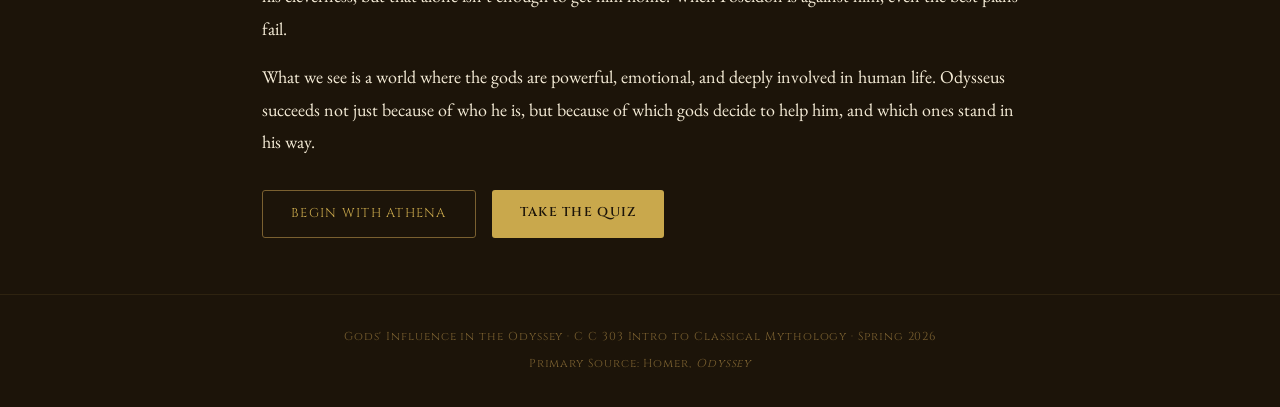
==== commit 6d1e3141: "fixed zeus" ====
--- a/index.html
+++ b/index.html
@@ -8,7 +8,6 @@
 </head>
 <body>
 
-  <!-- NAVIGATION -->
   <nav>
     <a href="index.html" class="nav-brand">Gods' Influence</a>
     <ul class="nav-links">
@@ -23,7 +22,6 @@
 
   <div class="page">
 
-    <!-- HERO -->
     <section class="hero">
       <div class="hero-bg"></div>
       <div class="hero-columns"></div>
@@ -48,7 +46,6 @@
       </div>
     </section>
 
-    <!-- INTRO TEXT -->
     <section class="section" id="gods">
       <p class="section-label">Overview</p>
       <h2>Why the Gods Matter</h2>
@@ -67,9 +64,6 @@
       </p>
     </section>
 
-  
-
-    <!-- TAKEAWAY SECTION -->
     <section class="section" style="border-top:1px solid rgba(201,168,76,0.1);">
       <p class="section-label">Central Argument</p>
       <h2>Mortals Succeed Through More Than Strength</h2>
--- a/style.css
+++ b/style.css
@@ -1,4 +1,4 @@
-@import url('https://fonts.googleapis.com/css2?family=Cinzel+Decorative:wght@400;700;900&family=Cinzel:wght@400;600;700&family=EB+Garamond:ital,wght@0,400;0,500;1,400;1,500&display=swap');
+@import url('https://fonts.googleapis.com/css2?family=Cinzel:wght@400;600;700&family=EB+Garamond:ital,wght@0,400;0,500;1,400;1,500&display=swap');
 
 :root {
   --gold: #c9a84c;
@@ -6,14 +6,12 @@
   --gold-dim: #7a6030;
   --parchment: #f5ecd7;
   --parchment-dark: #e8d5b0;
-  --ink: #1a1209;
-  --ink-mid: #3a2e1a;
+  --ink: #1c1409;
+  --ink-mid: #2e2414;
   --olive: #4a5e2a;
   --aegean: #1a3a5c;
-  --aegean-light: #2a5580;
   --terracotta: #b54a2a;
-  --shadow: rgba(0,0,0,0.5);
-  --nav-h: 70px;
+  --nav-h: 64px;
 }
 
 *, *::before, *::after { box-sizing: border-box; margin: 0; padding: 0; }
@@ -25,19 +23,8 @@
   color: var(--parchment);
   font-family: 'EB Garamond', Georgia, serif;
   font-size: 18px;
-  line-height: 1.75;
+  line-height: 1.8;
   min-height: 100vh;
-}
-
-/* ── NOISE OVERLAY ── */
-body::before {
-  content: '';
-  position: fixed;
-  inset: 0;
-  background-image: url("data:image/svg+xml,%3Csvg viewBox='0 0 200 200' xmlns='http://www.w3.org/2000/svg'%3E%3Cfilter id='n'%3E%3CfeTurbulence type='fractalNoise' baseFrequency='0.75' numOctaves='4' stitchTiles='stitch'/%3E%3C/filter%3E%3Crect width='100%25' height='100%25' filter='url(%23n)' opacity='0.04'/%3E%3C/svg%3E");
-  pointer-events: none;
-  z-index: 0;
-  opacity: 0.3;
 }
 
 /* ── NAVIGATION ── */
@@ -45,27 +32,27 @@
   position: fixed;
   top: 0; left: 0; right: 0;
   height: var(--nav-h);
-  background: rgba(15, 10, 5, 0.92);
-  backdrop-filter: blur(10px);
+  background: #110e06;
   border-bottom: 1px solid var(--gold-dim);
   display: flex;
   align-items: center;
   justify-content: space-between;
-  padding: 0 2.5rem;
+  padding: 0 2rem;
   z-index: 1000;
 }
 
 .nav-brand {
-  font-family: 'Cinzel Decorative', serif;
-  font-size: 1rem;
+  font-family: 'Cinzel', serif;
+  font-size: 0.95rem;
+  font-weight: 700;
   color: var(--gold);
   text-decoration: none;
-  letter-spacing: 0.05em;
+  letter-spacing: 0.08em;
 }
 
 .nav-links {
   display: flex;
-  gap: 0.25rem;
+  gap: 0.1rem;
   list-style: none;
   flex-wrap: wrap;
   justify-content: flex-end;
@@ -73,272 +60,189 @@
 
 .nav-links a {
   font-family: 'Cinzel', serif;
-  font-size: 0.75rem;
+  font-size: 0.72rem;
   letter-spacing: 0.08em;
   text-transform: uppercase;
   color: var(--parchment-dark);
   text-decoration: none;
-  padding: 0.4rem 0.75rem;
+  padding: 0.4rem 0.7rem;
   border-radius: 2px;
-  transition: color 0.2s, background 0.2s;
+  transition: color 0.15s, background 0.15s;
 }
 
 .nav-links a:hover, .nav-links a.active {
   color: var(--gold);
-  background: rgba(201,168,76,0.08);
+  background: rgba(201,168,76,0.1);
 }
 
 /* ── PAGE WRAPPER ── */
-.page { padding-top: var(--nav-h); position: relative; z-index: 1; }
-
-/* ── HERO ── */
+.page { padding-top: var(--nav-h); }
+
+/* ── HERO (homepage) ── */
 .hero {
-  position: relative;
-  min-height: 92vh;
+  min-height: 80vh;
   display: flex;
   flex-direction: column;
   align-items: center;
   justify-content: center;
   text-align: center;
-  padding: 4rem 2rem;
-  overflow: hidden;
-}
-
-.hero-bg {
-  position: absolute;
-  inset: 0;
-  background:
-    radial-gradient(ellipse 80% 60% at 50% 30%, rgba(26,58,92,0.6) 0%, transparent 70%),
-    radial-gradient(ellipse 50% 40% at 80% 70%, rgba(181,74,42,0.15) 0%, transparent 60%),
-    radial-gradient(ellipse 60% 50% at 20% 80%, rgba(74,94,42,0.1) 0%, transparent 60%),
-    linear-gradient(180deg, #0d0a04 0%, #1a1209 60%, #0d0a04 100%);
-}
-
-.hero-columns {
-  position: absolute;
-  inset: 0;
-  background-image:
-    repeating-linear-gradient(90deg, transparent, transparent 120px, rgba(201,168,76,0.03) 120px, rgba(201,168,76,0.03) 122px);
-  pointer-events: none;
-}
-
-.hero-content { position: relative; z-index: 2; max-width: 850px; }
+  padding: 4rem 2rem 3rem;
+  background: linear-gradient(180deg, #0d0905 0%, #1c1409 60%, #0d0905 100%);
+  border-bottom: 1px solid rgba(201,168,76,0.15);
+}
 
 .hero-eyebrow {
   font-family: 'Cinzel', serif;
-  font-size: 0.8rem;
-  letter-spacing: 0.3em;
+  font-size: 0.75rem;
+  letter-spacing: 0.25em;
   color: var(--gold-dim);
   text-transform: uppercase;
   margin-bottom: 1.5rem;
-  animation: fadeUp 0.8s ease both;
 }
 
 .hero h1 {
-  font-family: 'Cinzel Decorative', serif;
-  font-size: clamp(2.2rem, 6vw, 4.5rem);
-  font-weight: 900;
-  color: var(--gold);
-  line-height: 1.15;
-  margin-bottom: 1.5rem;
-  text-shadow: 0 0 60px rgba(201,168,76,0.3), 0 2px 4px rgba(0,0,0,0.8);
-  animation: fadeUp 0.8s 0.1s ease both;
+  font-family: 'Cinzel', serif;
+  font-size: clamp(2rem, 5vw, 3.5rem);
+  font-weight: 700;
+  color: var(--gold);
+  line-height: 1.2;
+  margin-bottom: 1.25rem;
 }
 
 .hero-subtitle {
-  font-size: 1.2rem;
+  font-size: 1.15rem;
   font-style: italic;
   color: var(--parchment-dark);
-  max-width: 640px;
-  margin: 0 auto 2.5rem;
-  animation: fadeUp 0.8s 0.2s ease both;
+  max-width: 580px;
+  margin: 0 auto 2rem;
 }
 
 .hero-divider {
-  width: 120px;
+  width: 100px;
   height: 1px;
-  background: linear-gradient(90deg, transparent, var(--gold), transparent);
-  margin: 0 auto 2.5rem;
-  animation: fadeUp 0.8s 0.3s ease both;
+  background: linear-gradient(90deg, transparent, var(--gold-dim), transparent);
+  margin: 0 auto 2rem;
 }
 
 .hero-thesis {
-  background: rgba(201,168,76,0.06);
+  background: rgba(201,168,76,0.05);
   border: 1px solid rgba(201,168,76,0.2);
   border-radius: 4px;
   padding: 1.5rem 2rem;
-  font-size: 1.05rem;
+  font-size: 1rem;
   color: var(--parchment);
-  max-width: 680px;
-  margin: 0 auto 3rem;
-  animation: fadeUp 0.8s 0.4s ease both;
+  max-width: 640px;
+  margin: 0 auto 2.5rem;
+  text-align: left;
 }
 
 /* ── GOD CARDS ── */
 .gods-grid {
   display: grid;
-  grid-template-columns: repeat(auto-fit, minmax(260px, 1fr));
-  gap: 1.5rem;
-  max-width: 1100px;
+  grid-template-columns: repeat(auto-fit, minmax(240px, 1fr));
+  gap: 1.25rem;
+  max-width: 1060px;
   margin: 0 auto;
-  padding: 0 2rem 5rem;
-  animation: fadeUp 0.8s 0.5s ease both;
+  padding: 0 2rem 4rem;
 }
 
 .god-card {
-  background: rgba(255,255,255,0.03);
+  background: var(--ink-mid);
   border: 1px solid rgba(201,168,76,0.15);
   border-radius: 4px;
-  padding: 2rem 1.75rem;
+  padding: 1.75rem;
   text-decoration: none;
   color: inherit;
   display: flex;
   flex-direction: column;
-  gap: 0.75rem;
-  transition: transform 0.25s, border-color 0.25s, background 0.25s;
-  position: relative;
-  overflow: hidden;
-}
-
-.god-card::before {
-  content: '';
-  position: absolute;
-  inset: 0;
-  opacity: 0;
-  transition: opacity 0.3s;
-}
-
-.god-card:hover { transform: translateY(-4px); border-color: var(--gold-dim); background: rgba(255,255,255,0.06); }
-.god-card:hover::before { opacity: 1; }
-
-.god-card.athena::before { background: radial-gradient(ellipse at top, rgba(74,94,42,0.15) 0%, transparent 70%); }
-.god-card.poseidon::before { background: radial-gradient(ellipse at top, rgba(26,58,92,0.3) 0%, transparent 70%); }
-.god-card.zeus::before { background: radial-gradient(ellipse at top, rgba(201,168,76,0.1) 0%, transparent 70%); }
-.god-card.minor::before { background: radial-gradient(ellipse at top, rgba(181,74,42,0.1) 0%, transparent 70%); }
-
-.god-card-icon { font-size: 2.5rem; }
+  gap: 0.6rem;
+  transition: border-color 0.2s, background 0.2s;
+}
+
+.god-card:hover {
+  border-color: var(--gold-dim);
+  background: #2a1e0e;
+}
+
+.god-card-icon { font-size: 2rem; }
 .god-card-title {
   font-family: 'Cinzel', serif;
-  font-size: 1.2rem;
+  font-size: 1.1rem;
   color: var(--gold);
   font-weight: 600;
 }
 .god-card-role {
-  font-size: 0.85rem;
-  font-family: 'Cinzel', serif;
+  font-family: 'Cinzel', serif;
+  font-size: 0.72rem;
   letter-spacing: 0.1em;
   color: var(--gold-dim);
   text-transform: uppercase;
 }
-.god-card-desc { font-size: 0.95rem; color: var(--parchment-dark); }
+.god-card-desc {
+  font-size: 0.95rem;
+  color: var(--parchment-dark);
+}
 .god-card-arrow {
   font-family: 'Cinzel', serif;
-  font-size: 0.8rem;
-  color: var(--gold-dim);
-  letter-spacing: 0.1em;
+  font-size: 0.78rem;
+  color: var(--gold-dim);
   margin-top: auto;
-  transition: color 0.2s;
+  padding-top: 0.5rem;
 }
 .god-card:hover .god-card-arrow { color: var(--gold); }
 
-/* ── SECTION CONTAINERS ── */
-.section { max-width: 860px; margin: 0 auto; padding: 4rem 2rem; }
-.section + .section { padding-top: 0; }
+/* ── CONTENT SECTIONS ── */
+.section {
+  max-width: 820px;
+  margin: 0 auto;
+  padding: 3.5rem 2rem;
+}
 
 .section-label {
   font-family: 'Cinzel', serif;
-  font-size: 0.75rem;
-  letter-spacing: 0.3em;
-  color: var(--gold-dim);
-  text-transform: uppercase;
-  margin-bottom: 0.75rem;
+  font-size: 0.72rem;
+  letter-spacing: 0.25em;
+  color: var(--gold-dim);
+  text-transform: uppercase;
+  margin-bottom: 0.5rem;
 }
 
 .section h2 {
-  font-family: 'Cinzel Decorative', serif;
-  font-size: clamp(1.6rem, 4vw, 2.8rem);
-  color: var(--gold);
-  line-height: 1.2;
-  margin-bottom: 1.5rem;
+  font-family: 'Cinzel', serif;
+  font-size: clamp(1.4rem, 3vw, 2.2rem);
+  color: var(--gold);
+  font-weight: 600;
+  line-height: 1.25;
+  margin-bottom: 1.25rem;
 }
 
 .section h3 {
   font-family: 'Cinzel', serif;
-  font-size: 1.25rem;
+  font-size: 1.1rem;
   color: var(--gold-light);
-  margin: 2.5rem 0 0.75rem;
+  font-weight: 600;
+  margin: 2rem 0 0.6rem;
 }
 
 .divider {
-  width: 80px;
+  width: 60px;
   height: 1px;
-  background: linear-gradient(90deg, var(--gold-dim), transparent);
-  margin: 1.5rem 0;
-}
-
-/* ── QUOTE BLOCK ── */
-.quote-block {
-  border-left: 3px solid var(--gold-dim);
-  padding: 1rem 1.5rem;
-  margin: 2rem 0;
-  background: rgba(201,168,76,0.04);
-  border-radius: 0 4px 4px 0;
-}
-
-.quote-block blockquote {
-  font-style: italic;
-  font-size: 1.05rem;
-  color: var(--parchment);
-  margin-bottom: 0.5rem;
-}
-
-.quote-block cite {
-  font-family: 'Cinzel', serif;
-  font-size: 0.78rem;
-  color: var(--gold-dim);
-  letter-spacing: 0.1em;
-}
-
-/* ── INTERVENTION CARDS ── */
-.interventions { display: flex; flex-direction: column; gap: 1.25rem; margin: 1.5rem 0; }
-
-.intervention {
-  background: rgba(255,255,255,0.03);
-  border: 1px solid rgba(201,168,76,0.12);
-  border-radius: 4px;
-  padding: 1.25rem 1.5rem;
-  display: flex;
-  gap: 1rem;
-  align-items: flex-start;
-}
-
-.intervention-num {
-  font-family: 'Cinzel Decorative', serif;
-  font-size: 1.4rem;
-  color: var(--gold-dim);
-  line-height: 1;
-  min-width: 2rem;
-}
-
-.intervention-text strong {
-  font-family: 'Cinzel', serif;
-  font-size: 0.9rem;
-  color: var(--gold-light);
-  display: block;
-  margin-bottom: 0.25rem;
+  background: var(--gold-dim);
+  margin: 1.25rem 0;
 }
 
 /* ── GOD PAGE HERO ── */
 .god-hero {
-  min-height: 45vh;
+  min-height: 38vh;
   display: flex;
   flex-direction: column;
   align-items: center;
   justify-content: center;
   text-align: center;
-  padding: 5rem 2rem 3rem;
+  padding: 5rem 2rem 2.5rem;
   position: relative;
   overflow: hidden;
+  border-bottom: 1px solid rgba(201,168,76,0.12);
 }
 
 .god-hero-bg {
@@ -349,94 +253,231 @@
 
 .god-hero-content { position: relative; z-index: 1; }
 
-.god-hero-icon { font-size: 4rem; margin-bottom: 1rem; display: block; }
+.god-hero-icon {
+  font-size: 3rem;
+  margin-bottom: 0.75rem;
+  display: block;
+}
 
 .god-hero h1 {
-  font-family: 'Cinzel Decorative', serif;
-  font-size: clamp(2rem, 5vw, 3.5rem);
-  color: var(--gold);
-  text-shadow: 0 0 40px rgba(201,168,76,0.3);
-  margin-bottom: 0.5rem;
+  font-family: 'Cinzel', serif;
+  font-size: clamp(1.8rem, 4vw, 3rem);
+  font-weight: 700;
+  color: var(--gold);
+  margin-bottom: 0.4rem;
 }
 
 .god-hero-epithet {
   font-family: 'Cinzel', serif;
-  font-size: 0.85rem;
-  letter-spacing: 0.2em;
-  color: var(--gold-dim);
-  text-transform: uppercase;
-  margin-bottom: 1.25rem;
+  font-size: 0.75rem;
+  letter-spacing: 0.18em;
+  color: var(--gold-dim);
+  text-transform: uppercase;
+  margin-bottom: 1rem;
 }
 
 .god-hero-desc {
   font-style: italic;
   color: var(--parchment-dark);
-  max-width: 600px;
+  max-width: 560px;
   margin: 0 auto;
-}
-
-/* ── MINOR DEITY CARDS ── */
+  font-size: 1rem;
+}
+
+/* ── BREADCRUMB ── */
+.breadcrumb {
+  font-family: 'Cinzel', serif;
+  font-size: 0.72rem;
+  letter-spacing: 0.1em;
+  color: var(--gold-dim);
+  padding: 1.25rem 2rem 0;
+  max-width: 820px;
+  margin: 0 auto;
+}
+.breadcrumb a { color: var(--gold-dim); text-decoration: none; }
+.breadcrumb a:hover { color: var(--gold); }
+.breadcrumb span { margin: 0 0.4rem; }
+
+/* ── QUOTE CARDS (god pages) ── */
+.quote-card {
+  border-radius: 0 4px 4px 0;
+  padding: 1.35rem 1.6rem;
+  margin: 1.25rem 0;
+}
+
+.quote-card blockquote {
+  font-style: italic;
+  font-size: 1.05rem;
+  color: var(--parchment);
+  line-height: 1.85;
+  margin-bottom: 0.6rem;
+  white-space: pre-line;
+}
+
+.quote-card cite {
+  font-family: 'Cinzel', serif;
+  font-size: 0.72rem;
+  letter-spacing: 0.1em;
+  text-transform: uppercase;
+}
+
+/* Athena — green */
+.qc-athena, athena .quote-card {
+  background: rgba(74,94,42,0.08);
+  border: 1px solid rgba(74,94,42,0.3);
+  border-left: 3px solid rgba(74,94,42,0.7);
+}
+.qc-athena cite { color: #8cb87a; }
+
+/* Poseidon — blue */
+.qc-poseidon {
+  background: rgba(26,58,92,0.15);
+  border: 1px solid rgba(26,58,92,0.5);
+  border-left: 3px solid rgba(42,85,128,0.8);
+}
+.qc-poseidon cite { color: #6a9fd4; }
+
+/* Zeus — gold */
+.qc-zeus {
+  background: rgba(100,80,10,0.1);
+  border: 1px solid rgba(180,140,30,0.3);
+  border-left: 3px solid rgba(201,168,76,0.7);
+}
+.qc-zeus cite { color: var(--gold-dim); }
+
+/* Calypso — purple */
+.qc-calypso {
+  background: rgba(90,40,80,0.1);
+  border: 1px solid rgba(140,70,120,0.3);
+  border-left: 3px solid rgba(160,90,140,0.7);
+}
+.qc-calypso cite { color: #c47ab0; }
+
+/* Ino — blue */
+.qc-ino {
+  background: rgba(26,58,92,0.12);
+  border: 1px solid rgba(60,110,160,0.3);
+  border-left: 3px solid rgba(80,140,200,0.6);
+}
+.qc-ino cite { color: #6aaad4; }
+
+/* Helios — gold/amber */
+.qc-helios {
+  background: rgba(120,80,10,0.1);
+  border: 1px solid rgba(200,140,30,0.3);
+  border-left: 3px solid rgba(220,160,40,0.7);
+}
+.qc-helios cite { color: var(--gold-dim); }
+
+/* Athena page default quote-card (inline style override) */
+.quote-card:not([class*="qc-"]) {
+  background: rgba(74,94,42,0.08);
+  border: 1px solid rgba(74,94,42,0.3);
+  border-left: 3px solid rgba(74,94,42,0.7);
+}
+.quote-card:not([class*="qc-"]) cite { color: #8cb87a; }
+
+/* ── INTERVENTION CARDS ── */
+.interventions { display: flex; flex-direction: column; gap: 1rem; margin: 1.25rem 0; }
+
+.intervention {
+  background: var(--ink-mid);
+  border: 1px solid rgba(201,168,76,0.1);
+  border-radius: 4px;
+  padding: 1.1rem 1.35rem;
+  display: flex;
+  gap: 1rem;
+  align-items: flex-start;
+}
+
+.intervention-num {
+  font-family: 'Cinzel', serif;
+  font-size: 1.2rem;
+  color: var(--gold-dim);
+  line-height: 1;
+  min-width: 1.75rem;
+  font-weight: 700;
+}
+
+.intervention-text strong {
+  font-family: 'Cinzel', serif;
+  font-size: 0.85rem;
+  color: var(--gold-light);
+  display: block;
+  margin-bottom: 0.2rem;
+}
+
+/* ── MINOR DEITIES ── */
+.deity-block {
+  border-top: 1px solid rgba(201,168,76,0.1);
+  padding-top: 2.25rem;
+  margin-top: 2.25rem;
+}
+.deity-block:first-of-type { border-top: none; padding-top: 0; margin-top: 0; }
+
 .minor-grid {
   display: grid;
-  grid-template-columns: repeat(auto-fit, minmax(250px, 1fr));
-  gap: 1.5rem;
-  margin: 2rem 0;
+  grid-template-columns: repeat(auto-fit, minmax(240px, 1fr));
+  gap: 1.25rem;
+  margin: 1.5rem 0;
 }
 
 .minor-card {
-  background: rgba(255,255,255,0.03);
-  border: 1px solid rgba(201,168,76,0.12);
+  background: var(--ink-mid);
+  border: 1px solid rgba(201,168,76,0.1);
   border-radius: 4px;
-  padding: 1.75rem;
-}
-
-.minor-card-header {
-  display: flex;
-  align-items: center;
-  gap: 0.75rem;
-  margin-bottom: 1rem;
-}
-
-.minor-card-icon { font-size: 2rem; }
-
-.minor-card h3 {
-  font-family: 'Cinzel', serif;
-  font-size: 1.1rem;
-  color: var(--gold);
-  margin: 0;
-}
-
-.minor-card-role {
-  font-size: 0.78rem;
-  font-family: 'Cinzel', serif;
-  color: var(--gold-dim);
+  padding: 1.5rem;
+}
+
+/* ── BUTTONS ── */
+.btn {
+  font-family: 'Cinzel', serif;
+  font-size: 0.8rem;
   letter-spacing: 0.1em;
   text-transform: uppercase;
+  padding: 0.7rem 1.75rem;
+  border-radius: 3px;
+  cursor: pointer;
+  border: none;
+  transition: opacity 0.15s;
+  display: inline-block;
+}
+
+.btn:hover { opacity: 0.85; }
+
+.btn-primary {
+  background: var(--gold);
+  color: var(--ink);
+  font-weight: 600;
+}
+
+.btn-secondary {
+  background: transparent;
+  border: 1px solid var(--gold-dim);
+  color: var(--gold);
 }
 
 /* ── QUIZ ── */
 .quiz-container {
-  max-width: 700px;
+  max-width: 680px;
   margin: 0 auto;
   padding: 3rem 2rem 5rem;
 }
 
-.quiz-header { text-align: center; margin-bottom: 3rem; }
-
 .quiz-progress {
   display: flex;
   align-items: center;
   gap: 1rem;
-  margin-bottom: 2rem;
-  font-family: 'Cinzel', serif;
-  font-size: 0.8rem;
-  color: var(--gold-dim);
-  letter-spacing: 0.1em;
+  margin-bottom: 1.75rem;
+  font-family: 'Cinzel', serif;
+  font-size: 0.75rem;
+  color: var(--gold-dim);
+  letter-spacing: 0.08em;
 }
 
 .progress-bar {
   flex: 1;
-  height: 3px;
+  height: 2px;
   background: rgba(201,168,76,0.15);
   border-radius: 2px;
   overflow: hidden;
@@ -444,140 +485,110 @@
 
 .progress-fill {
   height: 100%;
-  background: linear-gradient(90deg, var(--gold-dim), var(--gold));
-  transition: width 0.5s ease;
+  background: var(--gold-dim);
+  transition: width 0.4s ease;
 }
 
 .quiz-question-card {
-  background: rgba(255,255,255,0.03);
-  border: 1px solid rgba(201,168,76,0.2);
-  border-radius: 6px;
-  padding: 2.5rem;
-  min-height: 320px;
+  background: var(--ink-mid);
+  border: 1px solid rgba(201,168,76,0.18);
+  border-radius: 4px;
+  padding: 2rem;
+  min-height: 300px;
   display: flex;
   flex-direction: column;
 }
 
 .quiz-q-num {
   font-family: 'Cinzel', serif;
-  font-size: 0.75rem;
-  color: var(--gold-dim);
-  letter-spacing: 0.2em;
-  text-transform: uppercase;
-  margin-bottom: 1.25rem;
+  font-size: 0.72rem;
+  color: var(--gold-dim);
+  letter-spacing: 0.18em;
+  text-transform: uppercase;
+  margin-bottom: 1rem;
 }
 
 .quiz-question {
-  font-size: 1.2rem;
+  font-size: 1.1rem;
   color: var(--parchment);
-  margin-bottom: 2rem;
+  margin-bottom: 1.75rem;
   flex: 1;
 }
 
-.quiz-options {
-  display: flex;
-  flex-direction: column;
-  gap: 0.75rem;
-}
+.quiz-options { display: flex; flex-direction: column; gap: 0.65rem; }
 
 .quiz-option {
-  background: rgba(255,255,255,0.03);
-  border: 1px solid rgba(201,168,76,0.15);
-  border-radius: 4px;
-  padding: 0.85rem 1.25rem;
+  background: rgba(255,255,255,0.02);
+  border: 1px solid rgba(201,168,76,0.12);
+  border-radius: 3px;
+  padding: 0.8rem 1.1rem;
   text-align: left;
   font-family: 'EB Garamond', serif;
   font-size: 1rem;
   color: var(--parchment-dark);
   cursor: pointer;
-  transition: border-color 0.2s, background 0.2s, color 0.2s;
+  transition: border-color 0.15s, background 0.15s, color 0.15s;
 }
 
 .quiz-option:hover:not(:disabled) {
   border-color: var(--gold-dim);
-  background: rgba(201,168,76,0.07);
+  background: rgba(201,168,76,0.06);
   color: var(--parchment);
 }
 
 .quiz-option.correct { border-color: var(--olive); background: rgba(74,94,42,0.2); color: #8cb87a; }
-.quiz-option.wrong { border-color: var(--terracotta); background: rgba(181,74,42,0.15); color: #e07a6a; }
+.quiz-option.wrong { border-color: var(--terracotta); background: rgba(181,74,42,0.12); color: #e07a6a; }
 .quiz-option:disabled { cursor: default; }
 
 .quiz-feedback {
-  margin-top: 1.5rem;
-  padding: 1rem 1.25rem;
-  border-radius: 4px;
+  margin-top: 1.25rem;
+  padding: 0.85rem 1.1rem;
+  border-radius: 3px;
   font-style: italic;
   font-size: 0.95rem;
   display: none;
 }
 
 .quiz-feedback.show { display: block; }
-.quiz-feedback.correct { background: rgba(74,94,42,0.15); color: #8cb87a; border-left: 3px solid var(--olive); }
-.quiz-feedback.wrong { background: rgba(181,74,42,0.1); color: #e07a6a; border-left: 3px solid var(--terracotta); }
-
-.quiz-nav {
-  display: flex;
-  justify-content: flex-end;
-  margin-top: 2rem;
-}
-
-.btn {
-  font-family: 'Cinzel', serif;
-  font-size: 0.85rem;
-  letter-spacing: 0.1em;
-  text-transform: uppercase;
-  padding: 0.75rem 2rem;
-  border-radius: 3px;
-  cursor: pointer;
-  border: none;
-  transition: transform 0.15s, opacity 0.15s;
-}
-
-.btn:hover { transform: translateY(-2px); opacity: 0.9; }
-.btn:active { transform: translateY(0); }
-
-.btn-primary {
-  background: var(--gold);
-  color: var(--ink);
-}
-
-.btn-secondary {
-  background: transparent;
-  border: 1px solid var(--gold-dim);
-  color: var(--gold);
-}
+.quiz-feedback.correct { background: rgba(74,94,42,0.12); color: #8cb87a; border-left: 3px solid var(--olive); }
+.quiz-feedback.wrong { background: rgba(181,74,42,0.08); color: #e07a6a; border-left: 3px solid var(--terracotta); }
+
+.quiz-nav { display: flex; justify-content: flex-end; margin-top: 1.5rem; }
 
 /* ── SCORE CARD ── */
 .score-card {
   text-align: center;
-  padding: 3rem 2rem;
-  background: rgba(255,255,255,0.03);
-  border: 1px solid rgba(201,168,76,0.2);
-  border-radius: 6px;
-}
-
-.score-icon { font-size: 4rem; margin-bottom: 1rem; }
+  padding: 2.5rem 2rem;
+  background: var(--ink-mid);
+  border: 1px solid rgba(201,168,76,0.18);
+  border-radius: 4px;
+}
+
+.score-icon { font-size: 3rem; margin-bottom: 0.75rem; }
+
 .score-value {
-  font-family: 'Cinzel Decorative', serif;
-  font-size: 4rem;
+  font-family: 'Cinzel', serif;
+  font-size: 3.5rem;
+  font-weight: 700;
   color: var(--gold);
   line-height: 1;
-  margin-bottom: 0.5rem;
-}
+  margin-bottom: 0.4rem;
+}
+
 .score-label {
   font-family: 'Cinzel', serif;
-  font-size: 0.85rem;
+  font-size: 0.78rem;
   letter-spacing: 0.15em;
   color: var(--gold-dim);
   text-transform: uppercase;
-  margin-bottom: 1.5rem;
-}
+  margin-bottom: 1.25rem;
+}
+
 .score-message {
   font-style: italic;
   color: var(--parchment-dark);
-  max-width: 480px;
-  margin: 0 auto 2rem;
+  max-width: 440px;
+  margin: 0 auto 1.75rem;
 }
 
 .score-breakdown {
@@ -585,63 +596,45 @@
   gap: 1rem;
   justify-content: center;
   flex-wrap: wrap;
-  margin-bottom: 2rem;
+  margin-bottom: 1.75rem;
 }
 
 .score-stat {
-  background: rgba(201,168,76,0.06);
-  border: 1px solid rgba(201,168,76,0.15);
-  border-radius: 4px;
-  padding: 0.75rem 1.5rem;
-  font-family: 'Cinzel', serif;
-  font-size: 0.85rem;
+  background: rgba(201,168,76,0.05);
+  border: 1px solid rgba(201,168,76,0.12);
+  border-radius: 3px;
+  padding: 0.65rem 1.35rem;
+  font-family: 'Cinzel', serif;
+  font-size: 0.8rem;
   color: var(--parchment-dark);
 }
 
-.score-stat strong { display: block; font-size: 1.5rem; color: var(--gold); }
+.score-stat strong { display: block; font-size: 1.4rem; color: var(--gold); }
 
 /* ── FOOTER ── */
 footer {
   border-top: 1px solid rgba(201,168,76,0.1);
-  padding: 2.5rem 2rem;
+  padding: 2rem;
   text-align: center;
   font-family: 'Cinzel', serif;
-  font-size: 0.78rem;
-  letter-spacing: 0.1em;
-  color: var(--gold-dim);
-}
-
-footer p + p { margin-top: 0.5rem; }
-
-/* ── FADE-UP ANIMATION ── */
-@keyframes fadeUp {
-  from { opacity: 0; transform: translateY(20px); }
-  to { opacity: 1; transform: translateY(0); }
-}
-
-.fade-in { animation: fadeUp 0.7s ease both; }
-
-/* ── BREADCRUMB ── */
-.breadcrumb {
-  font-family: 'Cinzel', serif;
-  font-size: 0.78rem;
-  letter-spacing: 0.1em;
-  color: var(--gold-dim);
-  padding: 1.5rem 2rem 0;
-  max-width: 860px;
-  margin: 0 auto;
-}
-
-.breadcrumb a { color: var(--gold-dim); text-decoration: none; }
-.breadcrumb a:hover { color: var(--gold); }
-.breadcrumb span { margin: 0 0.5rem; }
+  font-size: 0.72rem;
+  letter-spacing: 0.08em;
+  color: var(--gold-dim);
+}
+
+footer p + p { margin-top: 0.4rem; }
+
+/* ── UTILITY ── */
+.fade-in { opacity: 1; } 
 
 /* ── RESPONSIVE ── */
 @media (max-width: 640px) {
   nav { padding: 0 1rem; }
   .nav-brand { font-size: 0.8rem; }
-  .nav-links a { font-size: 0.68rem; padding: 0.35rem 0.5rem; }
+  .nav-links a { font-size: 0.65rem; padding: 0.3rem 0.45rem; }
   .gods-grid { grid-template-columns: 1fr; padding: 0 1rem 3rem; }
-  .section { padding: 2.5rem 1.25rem; }
-  .quiz-question-card { padding: 1.5rem; }
-}
+  .section { padding: 2.25rem 1.25rem; }
+  .quiz-question-card { padding: 1.35rem; }
+  .hero { padding: 3rem 1.25rem 2.5rem; }
+  .god-hero { padding: 4rem 1.25rem 2rem; }
+}
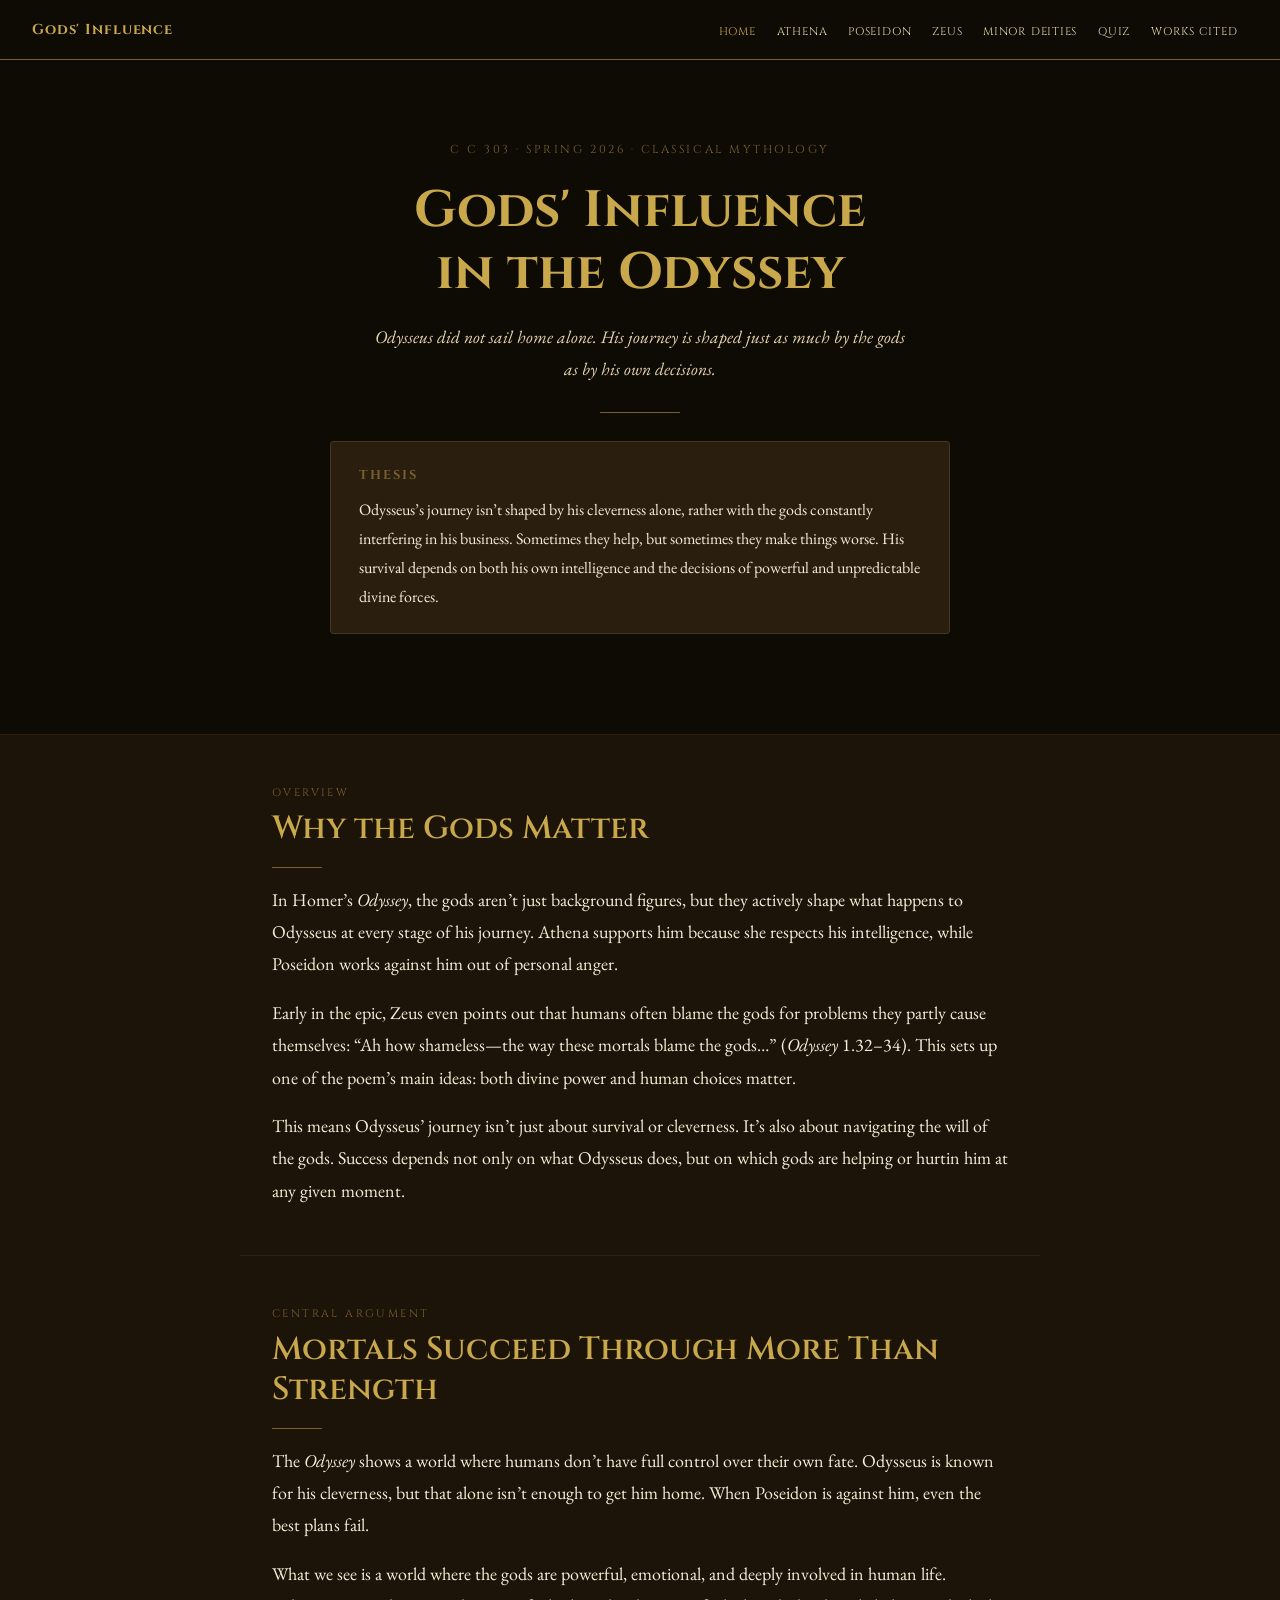
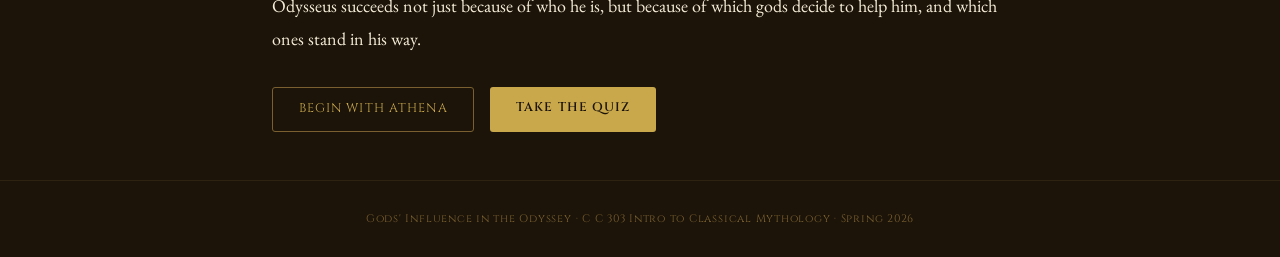
==== commit 0dfc876c: "finalizing changes #1" ====
--- a/index.html
+++ b/index.html
@@ -17,6 +17,7 @@
       <li><a href="zeus.html">Zeus</a></li>
       <li><a href="minor.html">Minor Deities</a></li>
       <li><a href="quiz.html">Quiz</a></li>
+      <li><a href="works-cited.html">Works Cited</a></li>
     </ul>
   </nav>
 
@@ -87,7 +88,6 @@
 
   <footer>
     <p>Gods' Influence in the Odyssey · C C 303 Intro to Classical Mythology · Spring 2026</p>
-    <p>Primary Source: Homer, <em>Odyssey</em></p>
   </footer>
 
 </body>
--- a/style.css
+++ b/style.css
@@ -7,11 +7,10 @@
   --parchment: #f5ecd7;
   --parchment-dark: #e8d5b0;
   --ink: #1c1409;
-  --ink-mid: #2e2414;
+  --ink-mid: #2a1e0e;
   --olive: #4a5e2a;
-  --aegean: #1a3a5c;
   --terracotta: #b54a2a;
-  --nav-h: 64px;
+  --nav-h: 60px;
 }
 
 *, *::before, *::after { box-sizing: border-box; margin: 0; padding: 0; }
@@ -24,15 +23,14 @@
   font-family: 'EB Garamond', Georgia, serif;
   font-size: 18px;
   line-height: 1.8;
-  min-height: 100vh;
-}
-
-/* ── NAVIGATION ── */
+}
+
+/* NAV */
 nav {
   position: fixed;
   top: 0; left: 0; right: 0;
   height: var(--nav-h);
-  background: #110e06;
+  background: #0e0b05;
   border-bottom: 1px solid var(--gold-dim);
   display: flex;
   align-items: center;
@@ -43,16 +41,15 @@
 
 .nav-brand {
   font-family: 'Cinzel', serif;
-  font-size: 0.95rem;
+  font-size: 0.9rem;
   font-weight: 700;
   color: var(--gold);
   text-decoration: none;
-  letter-spacing: 0.08em;
+  letter-spacing: 0.06em;
 }
 
 .nav-links {
   display: flex;
-  gap: 0.1rem;
   list-style: none;
   flex-wrap: wrap;
   justify-content: flex-end;
@@ -60,581 +57,403 @@
 
 .nav-links a {
   font-family: 'Cinzel', serif;
-  font-size: 0.72rem;
-  letter-spacing: 0.08em;
+  font-size: 0.7rem;
+  letter-spacing: 0.07em;
   text-transform: uppercase;
   color: var(--parchment-dark);
   text-decoration: none;
-  padding: 0.4rem 0.7rem;
-  border-radius: 2px;
-  transition: color 0.15s, background 0.15s;
+  padding: 0.4rem 0.65rem;
+  transition: color 0.15s;
 }
 
 .nav-links a:hover, .nav-links a.active {
   color: var(--gold);
-  background: rgba(201,168,76,0.1);
-}
-
-/* ── PAGE WRAPPER ── */
+}
+
+/* PAGE */
 .page { padding-top: var(--nav-h); }
 
-/* ── HERO (homepage) ── */
+/* HOMEPAGE HERO */
 .hero {
-  min-height: 80vh;
+  min-height: 75vh;
   display: flex;
   flex-direction: column;
   align-items: center;
   justify-content: center;
   text-align: center;
   padding: 4rem 2rem 3rem;
-  background: linear-gradient(180deg, #0d0905 0%, #1c1409 60%, #0d0905 100%);
+  background: #0e0b05;
   border-bottom: 1px solid rgba(201,168,76,0.15);
 }
 
 .hero-eyebrow {
   font-family: 'Cinzel', serif;
-  font-size: 0.75rem;
-  letter-spacing: 0.25em;
-  color: var(--gold-dim);
-  text-transform: uppercase;
-  margin-bottom: 1.5rem;
+  font-size: 0.72rem;
+  letter-spacing: 0.22em;
+  color: var(--gold-dim);
+  text-transform: uppercase;
+  margin-bottom: 1.25rem;
 }
 
 .hero h1 {
   font-family: 'Cinzel', serif;
-  font-size: clamp(2rem, 5vw, 3.5rem);
+  font-size: clamp(1.9rem, 5vw, 3.2rem);
   font-weight: 700;
   color: var(--gold);
   line-height: 1.2;
-  margin-bottom: 1.25rem;
+  margin-bottom: 1.1rem;
 }
 
 .hero-subtitle {
-  font-size: 1.15rem;
+  font-size: 1.1rem;
   font-style: italic;
   color: var(--parchment-dark);
-  max-width: 580px;
-  margin: 0 auto 2rem;
+  max-width: 540px;
+  margin: 0 auto 1.75rem;
 }
 
 .hero-divider {
-  width: 100px;
+  width: 80px;
   height: 1px;
-  background: linear-gradient(90deg, transparent, var(--gold-dim), transparent);
-  margin: 0 auto 2rem;
+  background: var(--gold-dim);
+  margin: 0 auto 1.75rem;
 }
 
 .hero-thesis {
-  background: rgba(201,168,76,0.05);
-  border: 1px solid rgba(201,168,76,0.2);
+  background: var(--ink-mid);
+  border: 1px solid rgba(201,168,76,0.18);
   border-radius: 4px;
-  padding: 1.5rem 2rem;
+  padding: 1.35rem 1.75rem;
   font-size: 1rem;
   color: var(--parchment);
-  max-width: 640px;
-  margin: 0 auto 2.5rem;
+  max-width: 620px;
+  margin: 0 auto 2.25rem;
   text-align: left;
 }
 
-/* ── GOD CARDS ── */
+/* GOD CARDS */
 .gods-grid {
   display: grid;
-  grid-template-columns: repeat(auto-fit, minmax(240px, 1fr));
-  gap: 1.25rem;
-  max-width: 1060px;
+  grid-template-columns: repeat(auto-fit, minmax(230px, 1fr));
+  gap: 1rem;
+  max-width: 1020px;
   margin: 0 auto;
   padding: 0 2rem 4rem;
 }
 
 .god-card {
+  background: var(--ink-mid);
+  border: 1px solid rgba(201,168,76,0.14);
+  border-radius: 4px;
+  padding: 1.6rem;
+  text-decoration: none;
+  color: inherit;
+  display: flex;
+  flex-direction: column;
+  gap: 0.5rem;
+  transition: border-color 0.15s;
+}
+
+.god-card:hover { border-color: var(--gold-dim); }
+
+.god-card-icon { font-size: 1.75rem; }
+.god-card-title { font-family: 'Cinzel', serif; font-size: 1.05rem; color: var(--gold); font-weight: 600; }
+.god-card-role { font-family: 'Cinzel', serif; font-size: 0.68rem; letter-spacing: 0.1em; color: var(--gold-dim); text-transform: uppercase; }
+.god-card-desc { font-size: 0.92rem; color: var(--parchment-dark); }
+.god-card-arrow { font-family: 'Cinzel', serif; font-size: 0.75rem; color: var(--gold-dim); margin-top: auto; padding-top: 0.5rem; }
+.god-card:hover .god-card-arrow { color: var(--gold); }
+
+/* SECTIONS */
+.section { max-width: 800px; margin: 0 auto; padding: 3rem 2rem; }
+
+.section-label {
+  font-family: 'Cinzel', serif;
+  font-size: 0.68rem;
+  letter-spacing: 0.22em;
+  color: var(--gold-dim);
+  text-transform: uppercase;
+  margin-bottom: 0.4rem;
+}
+
+.section h2 {
+  font-family: 'Cinzel', serif;
+  font-size: clamp(1.3rem, 3vw, 2rem);
+  color: var(--gold);
+  font-weight: 600;
+  line-height: 1.25;
+  margin-bottom: 1.1rem;
+}
+
+.section h3 {
+  font-family: 'Cinzel', serif;
+  font-size: 1.05rem;
+  color: var(--gold-light);
+  font-weight: 600;
+  margin: 1.75rem 0 0.5rem;
+}
+
+.divider {
+  width: 50px;
+  height: 1px;
+  background: var(--gold-dim);
+  margin: 1rem 0;
+}
+
+/* GOD PAGE HERO */
+.god-hero {
+  padding: 5rem 2rem 2.5rem;
+  text-align: center;
+  border-bottom: 1px solid rgba(201,168,76,0.12);
+  background: #0e0b05;
+  position: relative;
+}
+
+/* remove the bg div since we don't need gradients anymore */
+.god-hero-bg { display: none; }
+
+.god-hero-content { position: relative; z-index: 1; }
+
+.god-hero-icon { font-size: 2.5rem; margin-bottom: 0.6rem; display: block; }
+
+.god-hero h1 {
+  font-family: 'Cinzel', serif;
+  font-size: clamp(1.7rem, 4vw, 2.75rem);
+  font-weight: 700;
+  color: var(--gold);
+  margin-bottom: 0.35rem;
+}
+
+.god-hero-epithet {
+  font-family: 'Cinzel', serif;
+  font-size: 0.72rem;
+  letter-spacing: 0.16em;
+  color: var(--gold-dim);
+  text-transform: uppercase;
+  margin-bottom: 0.85rem;
+}
+
+.god-hero-desc {
+  font-style: italic;
+  color: var(--parchment-dark);
+  max-width: 540px;
+  margin: 0 auto;
+  font-size: 1rem;
+}
+
+/* BREADCRUMB */
+.breadcrumb {
+  font-family: 'Cinzel', serif;
+  font-size: 0.68rem;
+  letter-spacing: 0.08em;
+  color: var(--gold-dim);
+  padding: 1.1rem 2rem 0;
+  max-width: 800px;
+  margin: 0 auto;
+}
+.breadcrumb a { color: var(--gold-dim); text-decoration: none; }
+.breadcrumb a:hover { color: var(--gold); }
+.breadcrumb span { margin: 0 0.35rem; }
+
+/* QUOTE CARDS */
+.quote-card {
+  border-radius: 0 4px 4px 0;
+  padding: 1.25rem 1.5rem;
+  margin: 1.1rem 0;
+}
+
+.quote-card blockquote {
+  font-style: italic;
+  font-size: 1.02rem;
+  color: var(--parchment);
+  line-height: 1.85;
+  margin-bottom: 0.5rem;
+  white-space: pre-line;
+}
+
+.quote-card cite {
+  font-family: 'Cinzel', serif;
+  font-size: 0.68rem;
+  letter-spacing: 0.1em;
+  text-transform: uppercase;
+}
+
+.qc-athena, .quote-card:not([class*="qc-"]) {
+  background: rgba(74,94,42,0.08);
+  border: 1px solid rgba(74,94,42,0.25);
+  border-left: 3px solid #4a5e2a;
+}
+.qc-athena cite, .quote-card:not([class*="qc-"]) cite { color: #8cb87a; }
+
+.qc-poseidon {
+  background: rgba(26,58,92,0.14);
+  border: 1px solid rgba(26,58,92,0.4);
+  border-left: 3px solid #2a5580;
+}
+.qc-poseidon cite { color: #6a9fd4; }
+
+.qc-zeus {
+  background: rgba(100,80,10,0.1);
+  border: 1px solid rgba(180,140,30,0.25);
+  border-left: 3px solid var(--gold-dim);
+}
+.qc-zeus cite { color: var(--gold-dim); }
+
+.qc-calypso {
+  background: rgba(90,40,80,0.09);
+  border: 1px solid rgba(140,70,120,0.25);
+  border-left: 3px solid #a05a8a;
+}
+.qc-calypso cite { color: #c47ab0; }
+
+.qc-ino {
+  background: rgba(26,58,92,0.12);
+  border: 1px solid rgba(60,110,160,0.25);
+  border-left: 3px solid #3a7ab0;
+}
+.qc-ino cite { color: #6aaad4; }
+
+.qc-helios {
+  background: rgba(120,80,10,0.09);
+  border: 1px solid rgba(200,140,30,0.25);
+  border-left: 3px solid var(--gold-dim);
+}
+.qc-helios cite { color: var(--gold-dim); }
+
+/* DEITY BLOCKS (minor page) */
+.deity-block {
+  border-top: 1px solid rgba(201,168,76,0.1);
+  padding-top: 2rem;
+  margin-top: 2rem;
+}
+.deity-block:first-of-type { border-top: none; padding-top: 0; margin-top: 0; }
+
+/* BUTTONS */
+.btn {
+  font-family: 'Cinzel', serif;
+  font-size: 0.78rem;
+  letter-spacing: 0.09em;
+  text-transform: uppercase;
+  padding: 0.65rem 1.6rem;
+  border-radius: 3px;
+  cursor: pointer;
+  border: none;
+  display: inline-block;
+  transition: opacity 0.15s;
+}
+.btn:hover { opacity: 0.82; }
+
+.btn-primary { background: var(--gold); color: var(--ink); font-weight: 600; }
+.btn-secondary { background: transparent; border: 1px solid var(--gold-dim); color: var(--gold); }
+
+/* QUIZ */
+.quiz-container { max-width: 660px; margin: 0 auto; padding: 2.5rem 2rem 4.5rem; }
+
+.quiz-progress {
+  display: flex;
+  align-items: center;
+  gap: 1rem;
+  margin-bottom: 1.5rem;
+  font-family: 'Cinzel', serif;
+  font-size: 0.72rem;
+  color: var(--gold-dim);
+  letter-spacing: 0.07em;
+}
+
+.progress-bar { flex: 1; height: 2px; background: rgba(201,168,76,0.12); border-radius: 1px; overflow: hidden; }
+.progress-fill { height: 100%; background: var(--gold-dim); transition: width 0.35s ease; }
+
+.quiz-question-card {
   background: var(--ink-mid);
   border: 1px solid rgba(201,168,76,0.15);
   border-radius: 4px;
   padding: 1.75rem;
-  text-decoration: none;
-  color: inherit;
+  min-height: 280px;
   display: flex;
   flex-direction: column;
-  gap: 0.6rem;
-  transition: border-color 0.2s, background 0.2s;
-}
-
-.god-card:hover {
-  border-color: var(--gold-dim);
-  background: #2a1e0e;
-}
-
-.god-card-icon { font-size: 2rem; }
-.god-card-title {
-  font-family: 'Cinzel', serif;
-  font-size: 1.1rem;
-  color: var(--gold);
-  font-weight: 600;
-}
-.god-card-role {
-  font-family: 'Cinzel', serif;
-  font-size: 0.72rem;
-  letter-spacing: 0.1em;
-  color: var(--gold-dim);
-  text-transform: uppercase;
-}
-.god-card-desc {
-  font-size: 0.95rem;
-  color: var(--parchment-dark);
-}
-.god-card-arrow {
-  font-family: 'Cinzel', serif;
-  font-size: 0.78rem;
-  color: var(--gold-dim);
-  margin-top: auto;
-  padding-top: 0.5rem;
-}
-.god-card:hover .god-card-arrow { color: var(--gold); }
-
-/* ── CONTENT SECTIONS ── */
-.section {
-  max-width: 820px;
-  margin: 0 auto;
-  padding: 3.5rem 2rem;
-}
-
-.section-label {
-  font-family: 'Cinzel', serif;
-  font-size: 0.72rem;
-  letter-spacing: 0.25em;
-  color: var(--gold-dim);
-  text-transform: uppercase;
-  margin-bottom: 0.5rem;
-}
-
-.section h2 {
-  font-family: 'Cinzel', serif;
-  font-size: clamp(1.4rem, 3vw, 2.2rem);
-  color: var(--gold);
-  font-weight: 600;
-  line-height: 1.25;
-  margin-bottom: 1.25rem;
-}
-
-.section h3 {
-  font-family: 'Cinzel', serif;
-  font-size: 1.1rem;
-  color: var(--gold-light);
-  font-weight: 600;
-  margin: 2rem 0 0.6rem;
-}
-
-.divider {
-  width: 60px;
-  height: 1px;
-  background: var(--gold-dim);
-  margin: 1.25rem 0;
-}
-
-/* ── GOD PAGE HERO ── */
-.god-hero {
-  min-height: 38vh;
-  display: flex;
-  flex-direction: column;
-  align-items: center;
-  justify-content: center;
-  text-align: center;
-  padding: 5rem 2rem 2.5rem;
-  position: relative;
-  overflow: hidden;
-  border-bottom: 1px solid rgba(201,168,76,0.12);
-}
-
-.god-hero-bg {
-  position: absolute;
-  inset: 0;
-  z-index: 0;
-}
-
-.god-hero-content { position: relative; z-index: 1; }
-
-.god-hero-icon {
-  font-size: 3rem;
-  margin-bottom: 0.75rem;
-  display: block;
-}
-
-.god-hero h1 {
-  font-family: 'Cinzel', serif;
-  font-size: clamp(1.8rem, 4vw, 3rem);
-  font-weight: 700;
-  color: var(--gold);
-  margin-bottom: 0.4rem;
-}
-
-.god-hero-epithet {
-  font-family: 'Cinzel', serif;
-  font-size: 0.75rem;
-  letter-spacing: 0.18em;
-  color: var(--gold-dim);
-  text-transform: uppercase;
-  margin-bottom: 1rem;
-}
-
-.god-hero-desc {
-  font-style: italic;
-  color: var(--parchment-dark);
-  max-width: 560px;
-  margin: 0 auto;
-  font-size: 1rem;
-}
-
-/* ── BREADCRUMB ── */
-.breadcrumb {
-  font-family: 'Cinzel', serif;
-  font-size: 0.72rem;
-  letter-spacing: 0.1em;
-  color: var(--gold-dim);
-  padding: 1.25rem 2rem 0;
-  max-width: 820px;
-  margin: 0 auto;
-}
-.breadcrumb a { color: var(--gold-dim); text-decoration: none; }
-.breadcrumb a:hover { color: var(--gold); }
-.breadcrumb span { margin: 0 0.4rem; }
-
-/* ── QUOTE CARDS (god pages) ── */
-.quote-card {
-  border-radius: 0 4px 4px 0;
-  padding: 1.35rem 1.6rem;
-  margin: 1.25rem 0;
-}
-
-.quote-card blockquote {
-  font-style: italic;
-  font-size: 1.05rem;
-  color: var(--parchment);
-  line-height: 1.85;
-  margin-bottom: 0.6rem;
-  white-space: pre-line;
-}
-
-.quote-card cite {
-  font-family: 'Cinzel', serif;
-  font-size: 0.72rem;
-  letter-spacing: 0.1em;
-  text-transform: uppercase;
-}
-
-/* Athena — green */
-.qc-athena, athena .quote-card {
-  background: rgba(74,94,42,0.08);
-  border: 1px solid rgba(74,94,42,0.3);
-  border-left: 3px solid rgba(74,94,42,0.7);
-}
-.qc-athena cite { color: #8cb87a; }
-
-/* Poseidon — blue */
-.qc-poseidon {
-  background: rgba(26,58,92,0.15);
-  border: 1px solid rgba(26,58,92,0.5);
-  border-left: 3px solid rgba(42,85,128,0.8);
-}
-.qc-poseidon cite { color: #6a9fd4; }
-
-/* Zeus — gold */
-.qc-zeus {
-  background: rgba(100,80,10,0.1);
-  border: 1px solid rgba(180,140,30,0.3);
-  border-left: 3px solid rgba(201,168,76,0.7);
-}
-.qc-zeus cite { color: var(--gold-dim); }
-
-/* Calypso — purple */
-.qc-calypso {
-  background: rgba(90,40,80,0.1);
-  border: 1px solid rgba(140,70,120,0.3);
-  border-left: 3px solid rgba(160,90,140,0.7);
-}
-.qc-calypso cite { color: #c47ab0; }
-
-/* Ino — blue */
-.qc-ino {
-  background: rgba(26,58,92,0.12);
-  border: 1px solid rgba(60,110,160,0.3);
-  border-left: 3px solid rgba(80,140,200,0.6);
-}
-.qc-ino cite { color: #6aaad4; }
-
-/* Helios — gold/amber */
-.qc-helios {
-  background: rgba(120,80,10,0.1);
-  border: 1px solid rgba(200,140,30,0.3);
-  border-left: 3px solid rgba(220,160,40,0.7);
-}
-.qc-helios cite { color: var(--gold-dim); }
-
-/* Athena page default quote-card (inline style override) */
-.quote-card:not([class*="qc-"]) {
-  background: rgba(74,94,42,0.08);
-  border: 1px solid rgba(74,94,42,0.3);
-  border-left: 3px solid rgba(74,94,42,0.7);
-}
-.quote-card:not([class*="qc-"]) cite { color: #8cb87a; }
-
-/* ── INTERVENTION CARDS ── */
-.interventions { display: flex; flex-direction: column; gap: 1rem; margin: 1.25rem 0; }
-
-.intervention {
-  background: var(--ink-mid);
+}
+
+.quiz-q-num {
+  font-family: 'Cinzel', serif;
+  font-size: 0.68rem;
+  color: var(--gold-dim);
+  letter-spacing: 0.16em;
+  text-transform: uppercase;
+  margin-bottom: 0.85rem;
+}
+
+.quiz-question { font-size: 1.08rem; color: var(--parchment); margin-bottom: 1.5rem; flex: 1; }
+
+.quiz-options { display: flex; flex-direction: column; gap: 0.55rem; }
+
+.quiz-option {
+  background: transparent;
   border: 1px solid rgba(201,168,76,0.1);
-  border-radius: 4px;
-  padding: 1.1rem 1.35rem;
-  display: flex;
-  gap: 1rem;
-  align-items: flex-start;
-}
-
-.intervention-num {
-  font-family: 'Cinzel', serif;
-  font-size: 1.2rem;
-  color: var(--gold-dim);
-  line-height: 1;
-  min-width: 1.75rem;
-  font-weight: 700;
-}
-
-.intervention-text strong {
-  font-family: 'Cinzel', serif;
-  font-size: 0.85rem;
-  color: var(--gold-light);
-  display: block;
-  margin-bottom: 0.2rem;
-}
-
-/* ── MINOR DEITIES ── */
-.deity-block {
-  border-top: 1px solid rgba(201,168,76,0.1);
-  padding-top: 2.25rem;
-  margin-top: 2.25rem;
-}
-.deity-block:first-of-type { border-top: none; padding-top: 0; margin-top: 0; }
-
-.minor-grid {
-  display: grid;
-  grid-template-columns: repeat(auto-fit, minmax(240px, 1fr));
-  gap: 1.25rem;
-  margin: 1.5rem 0;
-}
-
-.minor-card {
-  background: var(--ink-mid);
-  border: 1px solid rgba(201,168,76,0.1);
-  border-radius: 4px;
-  padding: 1.5rem;
-}
-
-/* ── BUTTONS ── */
-.btn {
-  font-family: 'Cinzel', serif;
-  font-size: 0.8rem;
-  letter-spacing: 0.1em;
-  text-transform: uppercase;
-  padding: 0.7rem 1.75rem;
   border-radius: 3px;
-  cursor: pointer;
-  border: none;
-  transition: opacity 0.15s;
-  display: inline-block;
-}
-
-.btn:hover { opacity: 0.85; }
-
-.btn-primary {
-  background: var(--gold);
-  color: var(--ink);
-  font-weight: 600;
-}
-
-.btn-secondary {
-  background: transparent;
-  border: 1px solid var(--gold-dim);
-  color: var(--gold);
-}
-
-/* ── QUIZ ── */
-.quiz-container {
-  max-width: 680px;
-  margin: 0 auto;
-  padding: 3rem 2rem 5rem;
-}
-
-.quiz-progress {
-  display: flex;
-  align-items: center;
-  gap: 1rem;
-  margin-bottom: 1.75rem;
-  font-family: 'Cinzel', serif;
-  font-size: 0.75rem;
-  color: var(--gold-dim);
-  letter-spacing: 0.08em;
-}
-
-.progress-bar {
-  flex: 1;
-  height: 2px;
-  background: rgba(201,168,76,0.15);
-  border-radius: 2px;
-  overflow: hidden;
-}
-
-.progress-fill {
-  height: 100%;
-  background: var(--gold-dim);
-  transition: width 0.4s ease;
-}
-
-.quiz-question-card {
-  background: var(--ink-mid);
-  border: 1px solid rgba(201,168,76,0.18);
-  border-radius: 4px;
-  padding: 2rem;
-  min-height: 300px;
-  display: flex;
-  flex-direction: column;
-}
-
-.quiz-q-num {
-  font-family: 'Cinzel', serif;
-  font-size: 0.72rem;
-  color: var(--gold-dim);
-  letter-spacing: 0.18em;
-  text-transform: uppercase;
-  margin-bottom: 1rem;
-}
-
-.quiz-question {
-  font-size: 1.1rem;
-  color: var(--parchment);
-  margin-bottom: 1.75rem;
-  flex: 1;
-}
-
-.quiz-options { display: flex; flex-direction: column; gap: 0.65rem; }
-
-.quiz-option {
-  background: rgba(255,255,255,0.02);
-  border: 1px solid rgba(201,168,76,0.12);
-  border-radius: 3px;
-  padding: 0.8rem 1.1rem;
+  padding: 0.75rem 1rem;
   text-align: left;
   font-family: 'EB Garamond', serif;
   font-size: 1rem;
   color: var(--parchment-dark);
   cursor: pointer;
-  transition: border-color 0.15s, background 0.15s, color 0.15s;
-}
-
-.quiz-option:hover:not(:disabled) {
-  border-color: var(--gold-dim);
-  background: rgba(201,168,76,0.06);
-  color: var(--parchment);
-}
-
-.quiz-option.correct { border-color: var(--olive); background: rgba(74,94,42,0.2); color: #8cb87a; }
-.quiz-option.wrong { border-color: var(--terracotta); background: rgba(181,74,42,0.12); color: #e07a6a; }
+  transition: border-color 0.12s, color 0.12s;
+}
+.quiz-option:hover:not(:disabled) { border-color: var(--gold-dim); color: var(--parchment); }
+.quiz-option.correct { border-color: var(--olive); background: rgba(74,94,42,0.18); color: #8cb87a; }
+.quiz-option.wrong { border-color: var(--terracotta); background: rgba(181,74,42,0.1); color: #e07a6a; }
 .quiz-option:disabled { cursor: default; }
 
 .quiz-feedback {
-  margin-top: 1.25rem;
-  padding: 0.85rem 1.1rem;
+  margin-top: 1.1rem;
+  padding: 0.8rem 1rem;
   border-radius: 3px;
   font-style: italic;
-  font-size: 0.95rem;
+  font-size: 0.93rem;
   display: none;
 }
-
 .quiz-feedback.show { display: block; }
-.quiz-feedback.correct { background: rgba(74,94,42,0.12); color: #8cb87a; border-left: 3px solid var(--olive); }
-.quiz-feedback.wrong { background: rgba(181,74,42,0.08); color: #e07a6a; border-left: 3px solid var(--terracotta); }
-
-.quiz-nav { display: flex; justify-content: flex-end; margin-top: 1.5rem; }
-
-/* ── SCORE CARD ── */
+.quiz-feedback.correct { background: rgba(74,94,42,0.1); color: #8cb87a; border-left: 3px solid var(--olive); }
+.quiz-feedback.wrong { background: rgba(181,74,42,0.07); color: #e07a6a; border-left: 3px solid var(--terracotta); }
+
+.quiz-nav { display: flex; justify-content: flex-end; margin-top: 1.25rem; }
+
+/* SCORE CARD */
 .score-card {
   text-align: center;
-  padding: 2.5rem 2rem;
+  padding: 2.25rem 2rem;
   background: var(--ink-mid);
-  border: 1px solid rgba(201,168,76,0.18);
+  border: 1px solid rgba(201,168,76,0.15);
   border-radius: 4px;
 }
-
-.score-icon { font-size: 3rem; margin-bottom: 0.75rem; }
-
-.score-value {
-  font-family: 'Cinzel', serif;
-  font-size: 3.5rem;
-  font-weight: 700;
-  color: var(--gold);
-  line-height: 1;
-  margin-bottom: 0.4rem;
-}
-
-.score-label {
-  font-family: 'Cinzel', serif;
-  font-size: 0.78rem;
-  letter-spacing: 0.15em;
-  color: var(--gold-dim);
-  text-transform: uppercase;
-  margin-bottom: 1.25rem;
-}
-
-.score-message {
-  font-style: italic;
-  color: var(--parchment-dark);
-  max-width: 440px;
-  margin: 0 auto 1.75rem;
-}
-
-.score-breakdown {
-  display: flex;
-  gap: 1rem;
-  justify-content: center;
-  flex-wrap: wrap;
-  margin-bottom: 1.75rem;
-}
-
-.score-stat {
-  background: rgba(201,168,76,0.05);
-  border: 1px solid rgba(201,168,76,0.12);
-  border-radius: 3px;
-  padding: 0.65rem 1.35rem;
-  font-family: 'Cinzel', serif;
-  font-size: 0.8rem;
-  color: var(--parchment-dark);
-}
-
-.score-stat strong { display: block; font-size: 1.4rem; color: var(--gold); }
-
-/* ── FOOTER ── */
+.score-icon { font-size: 2.75rem; margin-bottom: 0.6rem; }
+.score-value { font-family: 'Cinzel', serif; font-size: 3rem; font-weight: 700; color: var(--gold); line-height: 1; margin-bottom: 0.35rem; }
+.score-label { font-family: 'Cinzel', serif; font-size: 0.72rem; letter-spacing: 0.14em; color: var(--gold-dim); text-transform: uppercase; margin-bottom: 1.1rem; }
+.score-message { font-style: italic; color: var(--parchment-dark); max-width: 420px; margin: 0 auto 1.5rem; }
+
+.score-breakdown { display: flex; gap: 0.85rem; justify-content: center; flex-wrap: wrap; margin-bottom: 1.5rem; }
+.score-stat { background: rgba(201,168,76,0.04); border: 1px solid rgba(201,168,76,0.12); border-radius: 3px; padding: 0.6rem 1.25rem; font-family: 'Cinzel', serif; font-size: 0.75rem; color: var(--parchment-dark); }
+.score-stat strong { display: block; font-size: 1.3rem; color: var(--gold); }
+
+/* FOOTER */
 footer {
   border-top: 1px solid rgba(201,168,76,0.1);
-  padding: 2rem;
+  padding: 1.75rem 2rem;
   text-align: center;
   font-family: 'Cinzel', serif;
-  font-size: 0.72rem;
-  letter-spacing: 0.08em;
-  color: var(--gold-dim);
-}
-
-footer p + p { margin-top: 0.4rem; }
-
-/* ── UTILITY ── */
-.fade-in { opacity: 1; } 
-
-/* ── RESPONSIVE ── */
+  font-size: 0.68rem;
+  letter-spacing: 0.07em;
+  color: var(--gold-dim);
+}
+footer p + p { margin-top: 0.35rem; }
+
+.fade-in { opacity: 1; }
+
+/* RESPONSIVE */
 @media (max-width: 640px) {
   nav { padding: 0 1rem; }
-  .nav-brand { font-size: 0.8rem; }
-  .nav-links a { font-size: 0.65rem; padding: 0.3rem 0.45rem; }
+  .nav-brand { font-size: 0.78rem; }
+  .nav-links a { font-size: 0.63rem; padding: 0.3rem 0.4rem; }
   .gods-grid { grid-template-columns: 1fr; padding: 0 1rem 3rem; }
-  .section { padding: 2.25rem 1.25rem; }
-  .quiz-question-card { padding: 1.35rem; }
-  .hero { padding: 3rem 1.25rem 2.5rem; }
-  .god-hero { padding: 4rem 1.25rem 2rem; }
+  .section { padding: 2rem 1.25rem; }
+  .quiz-question-card { padding: 1.25rem; }
+  .hero, .god-hero { padding: 3rem 1.25rem 2rem; }
 }
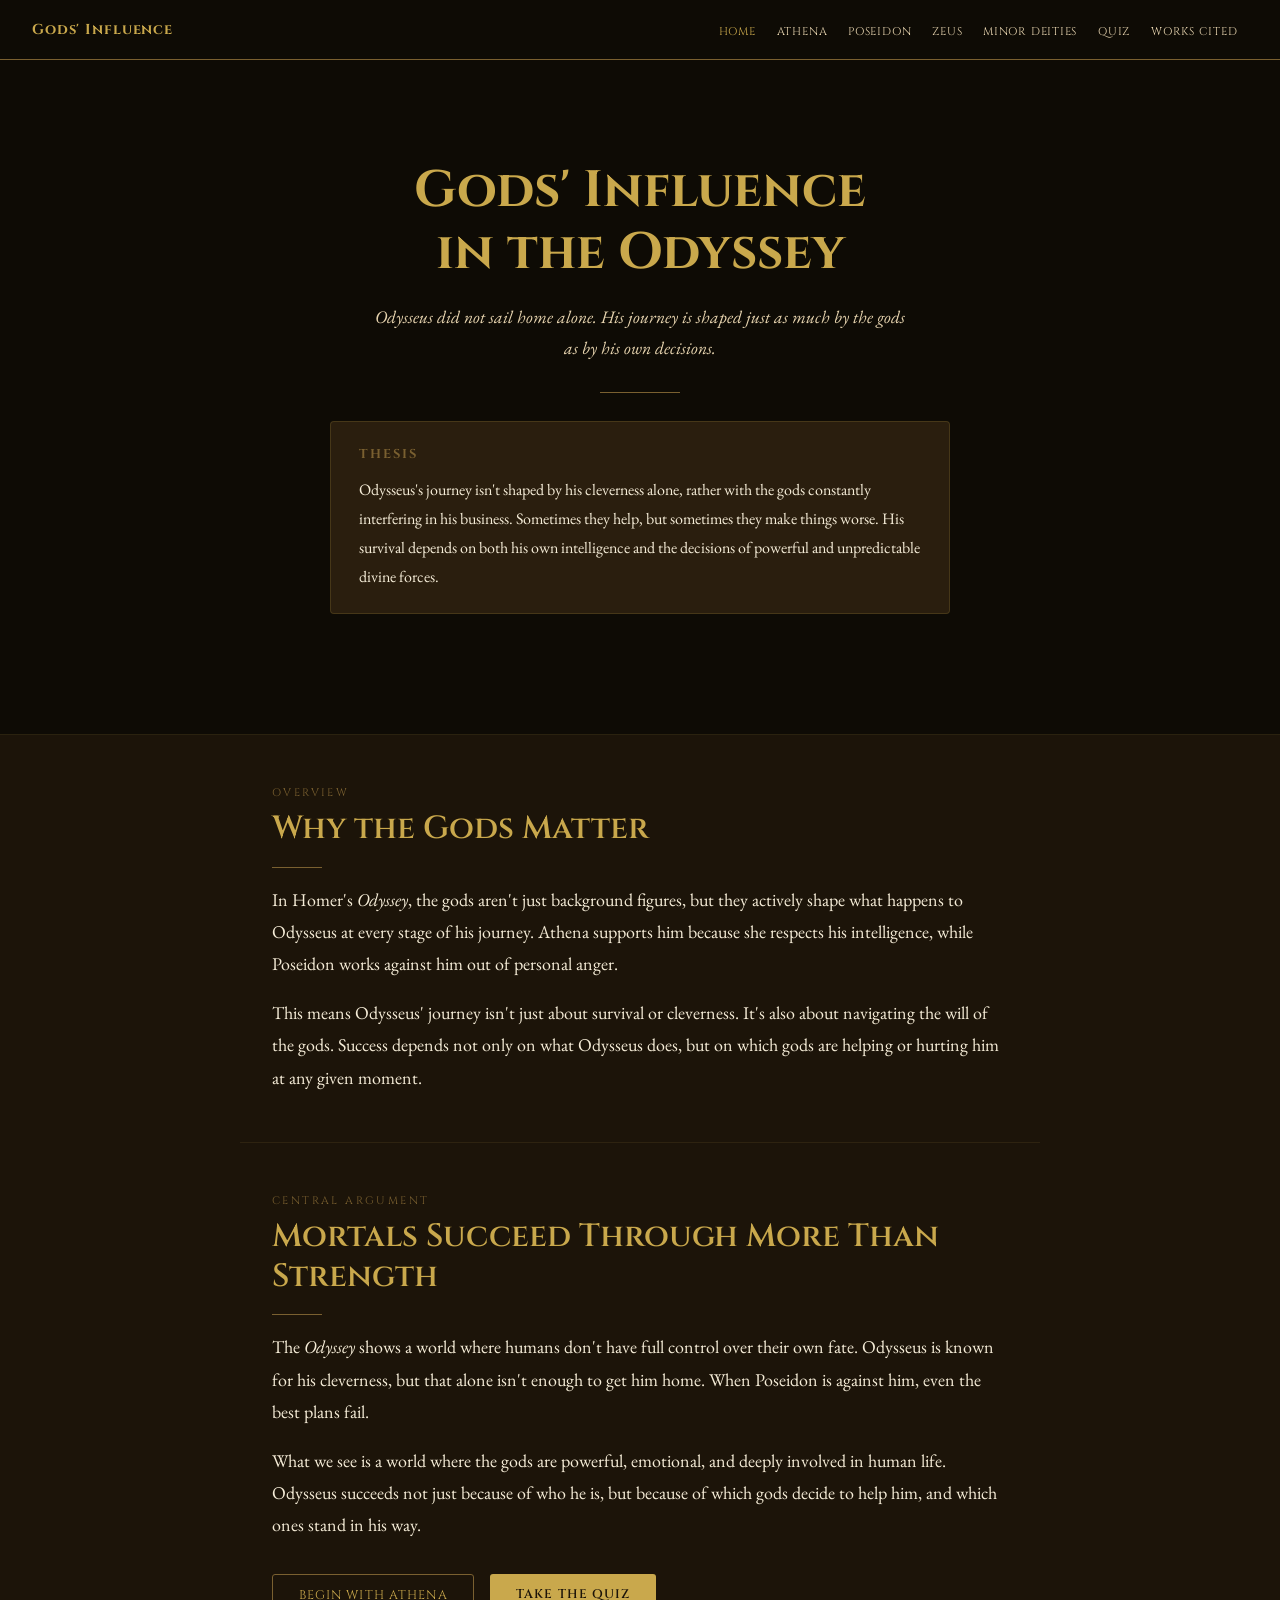
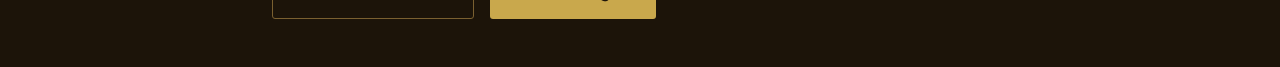
==== commit 1daa9070: "removed dead code" ====
--- a/index.html
+++ b/index.html
@@ -24,11 +24,7 @@
   <div class="page">
 
     <section class="hero">
-      <div class="hero-bg"></div>
-      <div class="hero-columns"></div>
-
       <div class="hero-content">
-        <p class="hero-eyebrow">C C 303 · Spring 2026 · Classical Mythology</p>
 
         <h1>Gods' Influence<br>in the Odyssey</h1>
 
@@ -42,7 +38,7 @@
           <strong style="font-family:'Cinzel',serif;font-size:0.8rem;letter-spacing:0.15em;text-transform:uppercase;color:var(--gold-dim);display:block;margin-bottom:0.6rem;">
             Thesis
           </strong>
-          Odysseus’s journey isn’t shaped by his cleverness alone, rather with the gods constantly interfering in his business. Sometimes they help, but sometimes they make things worse. His survival depends on both his own intelligence and the decisions of powerful and unpredictable divine forces.
+          Odysseus's journey isn't shaped by his cleverness alone, rather with the gods constantly interfering in his business. Sometimes they help, but sometimes they make things worse. His survival depends on both his own intelligence and the decisions of powerful and unpredictable divine forces.
         </div>
       </div>
     </section>
@@ -53,15 +49,11 @@
       <div class="divider"></div>
 
       <p>
-        In Homer’s <em>Odyssey</em>, the gods aren’t just background figures, but they actively shape what happens to Odysseus at every stage of his journey. Athena supports him because she respects his intelligence, while Poseidon works against him out of personal anger.
+        In Homer's <em>Odyssey</em>, the gods aren't just background figures, but they actively shape what happens to Odysseus at every stage of his journey. Athena supports him because she respects his intelligence, while Poseidon works against him out of personal anger.
       </p>
 
       <p style="margin-top:1rem;">
-        Early in the epic, Zeus even points out that humans often blame the gods for problems they partly cause themselves: “Ah how shameless—the way these mortals blame the gods…” (<em>Odyssey</em> 1.32–34). This sets up one of the poem’s main ideas: both divine power and human choices matter.
-      </p>
-
-      <p style="margin-top:1rem;">
-        This means Odysseus’ journey isn’t just about survival or cleverness. It’s also about navigating the will of the gods. Success depends not only on what Odysseus does, but on which gods are helping or hurtin him at any given moment.
+        This means Odysseus' journey isn't just about survival or cleverness. It's also about navigating the will of the gods. Success depends not only on what Odysseus does, but on which gods are helping or hurting him at any given moment.
       </p>
     </section>
 
@@ -71,7 +63,7 @@
       <div class="divider"></div>
 
       <p>
-        The <em>Odyssey</em> shows a world where humans don’t have full control over their own fate. Odysseus is known for his cleverness, but that alone isn’t enough to get him home. When Poseidon is against him, even the best plans fail.
+        The <em>Odyssey</em> shows a world where humans don't have full control over their own fate. Odysseus is known for his cleverness, but that alone isn't enough to get him home. When Poseidon is against him, even the best plans fail.
       </p>
 
       <p style="margin-top:1rem;">
@@ -86,9 +78,5 @@
 
   </div>
 
-  <footer>
-    <p>Gods' Influence in the Odyssey · C C 303 Intro to Classical Mythology · Spring 2026</p>
-  </footer>
-
 </body>
 </html>
